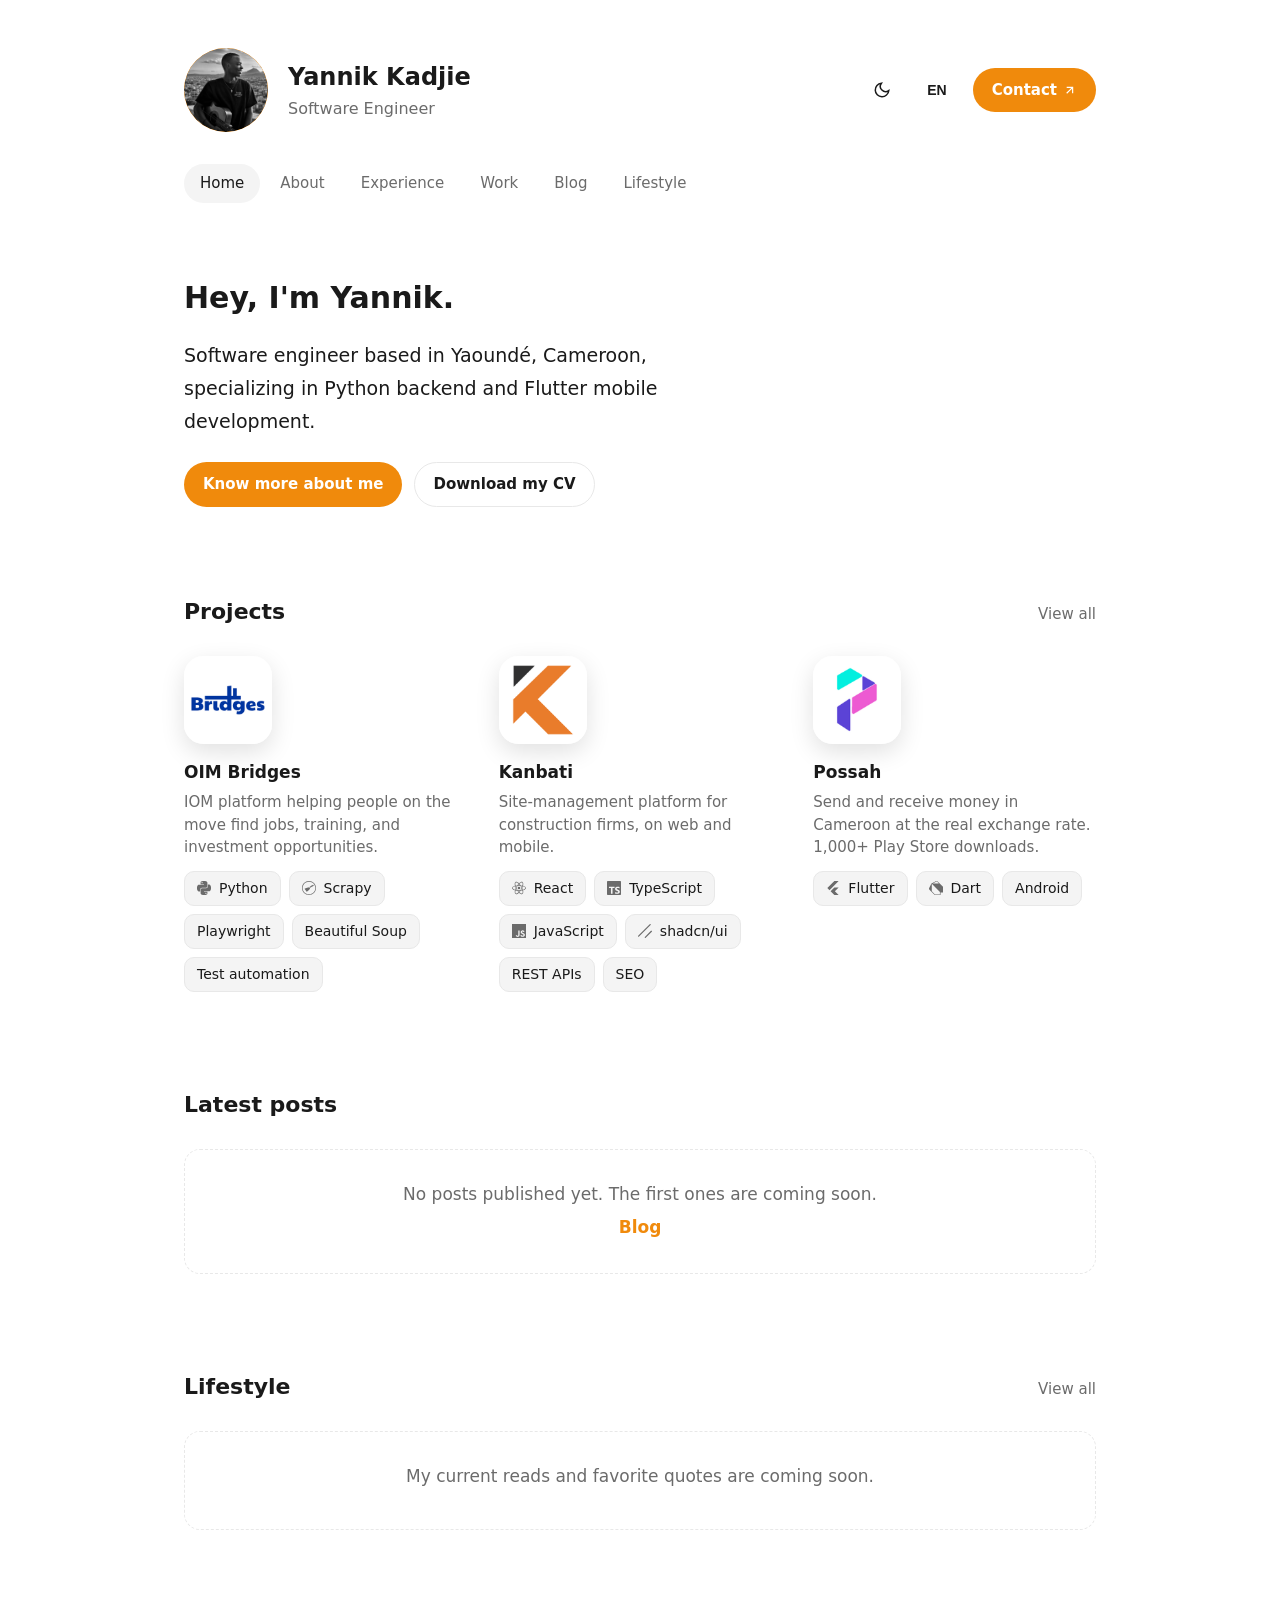
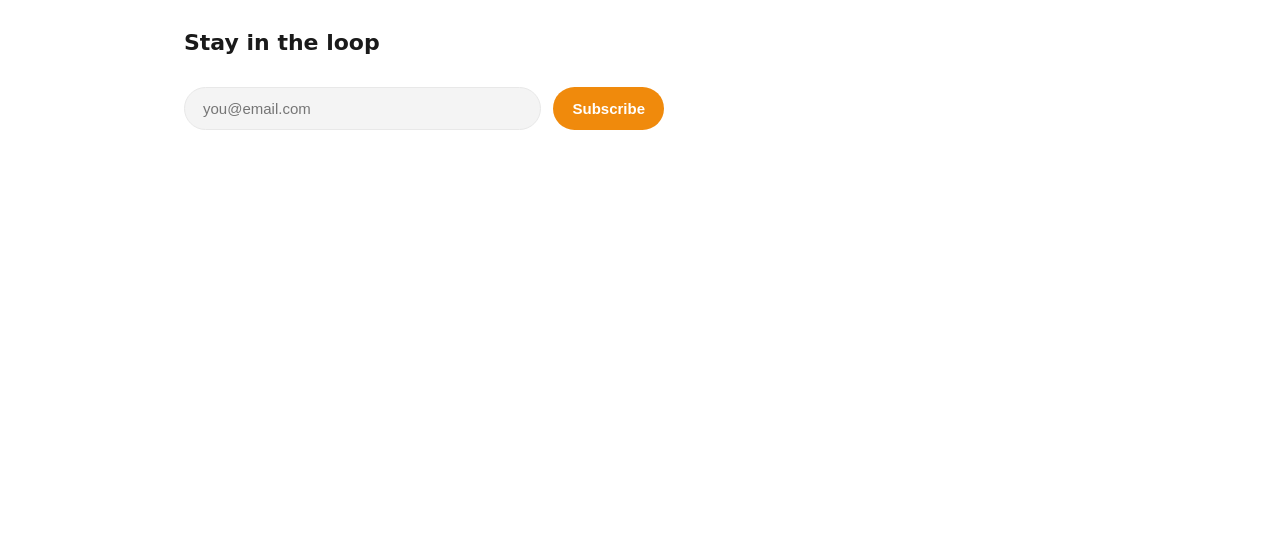
==== index.html @ 64c593cc "first commit" ====
<!doctype html>
<!-- SEO note: every absolute URL below points to the Vercel domain
     https://yannik-kadjie.vercel.app. If you attach a custom domain later,
     update it here (canonical, OG, JSON-LD) plus sitemap.xml and robots.txt. -->
<html lang="en">
<head>
<meta charset="utf-8">
<script>
  // Apply the saved theme before first paint to avoid a flash of the
  // wrong theme (OS dark preference vs. the user's explicit choice).
  try {
    var t = localStorage.getItem("theme");
    if (t) document.documentElement.setAttribute("data-theme", t);
  } catch (e) {}
</script>
<meta name="viewport" content="width=device-width, initial-scale=1">
<title>Yannik Kadjie - Software Engineer in Yaoundé</title>
<meta name="description" content="Yannik Kadjie is a software engineer in Yaoundé, Cameroon, specializing in Python backend APIs and Flutter mobile apps used by thousands of people.">
<link rel="canonical" href="https://yannik-kadjie.vercel.app/">
<link rel="alternate" type="application/rss+xml" title="Yannik Kadjie's RSS feed" href="rss.xml">
<meta name="theme-color" content="#f08a0c">

<link rel="icon" type="image/svg+xml" href="assets/favicon.svg">
<link rel="icon" type="image/x-icon" href="assets/favicon.ico">
<link rel="apple-touch-icon" sizes="180x180" href="assets/apple-touch-icon.png">

<meta property="og:type" content="website">
<meta property="og:site_name" content="Yannik Kadjie">
<meta property="og:locale" content="en_US">
<meta property="og:url" content="https://yannik-kadjie.vercel.app/">
<meta property="og:title" content="Yannik Kadjie - Software Engineer in Yaoundé">
<meta property="og:description" content="Software engineer specializing in Python backend and Flutter mobile development. 5 years building APIs, mobile apps, and automation pipelines.">
<meta property="og:image" content="https://yannik-kadjie.vercel.app/assets/og-image.jpg">
<meta property="og:image:width" content="1200">
<meta property="og:image:height" content="630">

<meta name="twitter:card" content="summary_large_image">
<meta name="twitter:title" content="Yannik Kadjie - Software Engineer in Yaoundé">
<meta name="twitter:description" content="Software engineer specializing in Python backend and Flutter mobile development. 5 years building APIs, mobile apps, and automation pipelines.">
<meta name="twitter:image" content="https://yannik-kadjie.vercel.app/assets/og-image.jpg">

<link rel="stylesheet" href="style.css">

<script type="application/ld+json">
{
  "@context": "https://schema.org",
  "@type": "Person",
  "name": "Yannik Kadjie",
  "jobTitle": "Software Engineer",
  "url": "https://yannik-kadjie.vercel.app/",
  "image": "https://yannik-kadjie.vercel.app/assets/avatar.jpg",
  "email": "mailto:yannik.kadjie@gmail.com",
  "address": { "@type": "PostalAddress", "addressLocality": "Yaoundé", "addressCountry": "CM" },
  "sameAs": [
    "https://linkedin.com/in/yannik-kadjie",
    "https://github.com/main-c",
    "https://x.com/yannikKadjie"
  ]
}
</script>
<script type="application/ld+json">
{
  "@context": "https://schema.org",
  "@type": "WebSite",
  "name": "Yannik Kadjie's Portfolio",
  "url": "https://yannik-kadjie.vercel.app/"
}
</script>
</head>
<body>
<!-- Icon sprite (kept in sync with assets/icons.svg), inlined per page
     because a <use> referencing an external file is blocked under file://. -->
<svg style="display:none">
  <symbol id="icon-email" viewBox="0 0 24 24" fill="none" stroke="currentColor" stroke-width="2">
    <rect x="2" y="4" width="20" height="16" rx="2"/><path d="m22 6-10 7L2 6"/>
  </symbol>
  <symbol id="icon-linkedin" viewBox="0 0 24 24" fill="currentColor">
    <path d="M20.45 20.45h-3.56v-5.57c0-1.33-.02-3.03-1.85-3.03-1.85 0-2.14 1.44-2.14 2.94v5.66H9.34V9h3.42v1.56h.05c.48-.9 1.64-1.85 3.38-1.85 3.6 0 4.27 2.37 4.27 5.46v6.28ZM5.34 7.43a2.07 2.07 0 1 1 0-4.13 2.07 2.07 0 0 1 0 4.13ZM7.12 20.45H3.56V9h3.56v11.45Z"/>
  </symbol>
  <symbol id="icon-github" viewBox="0 0 24 24" fill="currentColor">
    <path d="M12 2C6.48 2 2 6.58 2 12.25c0 4.53 2.87 8.37 6.84 9.73.5.1.68-.22.68-.5 0-.24-.01-1.04-.01-1.89-2.78.62-3.37-1.22-3.37-1.22-.45-1.17-1.11-1.48-1.11-1.48-.9-.63.07-.62.07-.62 1 .07 1.53 1.06 1.53 1.06.89 1.56 2.34 1.11 2.91.85.09-.66.35-1.11.63-1.37-2.22-.26-4.56-1.14-4.56-5.07 0-1.12.39-2.03 1.03-2.75-.1-.26-.45-1.31.1-2.72 0 0 .84-.28 2.75 1.05a9.3 9.3 0 0 1 5 0c1.91-1.33 2.75-1.05 2.75-1.05.55 1.41.2 2.46.1 2.72.64.72 1.03 1.63 1.03 2.75 0 3.94-2.34 4.81-4.57 5.06.36.32.68.95.68 1.92 0 1.39-.01 2.51-.01 2.85 0 .28.18.6.69.5A10.26 10.26 0 0 0 22 12.25C22 6.58 17.52 2 12 2Z"/>
  </symbol>
  <symbol id="icon-rss" viewBox="0 0 24 24" fill="none" stroke="currentColor" stroke-width="2">
    <path d="M4 11a9 9 0 0 1 9 9"/><path d="M4 4a16 16 0 0 1 16 16"/><circle cx="5" cy="19" r="1" fill="currentColor" stroke="none"/>
  </symbol>
  <symbol id="icon-x" viewBox="0 0 24 24" fill="currentColor">
    <path d="M18.244 2.25h3.308l-7.227 8.26 8.502 11.24H16.17l-5.214-6.817L4.99 21.75H1.68l7.73-8.835L1.254 2.25H8.08l4.713 6.231zm-1.161 17.52h1.833L7.084 4.126H5.117z"/>
  </symbol>
  <!-- Tech logos from Simple Icons (CC0) -->
  <symbol id="si-dart" viewBox="0 0 24 24" fill="currentColor"><path d="M4.105 4.105S9.158 1.58 11.684.316a3.079 3.079 0 0 1 1.481-.315c.766.047 1.677.788 1.677.788L24 9.948v9.789h-4.263V24H9.789l-9-9C.303 14.5 0 13.795 0 13.105c0-.319.18-.818.316-1.105l3.789-7.895zm.679.679v11.787c.002.543.021 1.024.498 1.508L10.204 23h8.533v-4.263L4.784 4.784zm12.055-.678c-.899-.896-1.809-1.78-2.74-2.643-.302-.267-.567-.468-1.07-.462-.37.014-.87.195-.87.195L6.341 4.105l10.498.001z"/></symbol>
  <symbol id="si-flutter" viewBox="0 0 24 24" fill="currentColor"><path d="M14.314 0L2.3 12 6 15.7 21.684.013h-7.357zm.014 11.072L7.857 17.53l6.47 6.47H21.7l-6.46-6.468 6.46-6.46h-7.37z"/></symbol>
  <!-- Tech logos from Simple Icons (CC0) -->
  <symbol id="si-python" viewBox="0 0 24 24" fill="currentColor"><path d="M14.25.18l.9.2.73.26.59.3.45.32.34.34.25.34.16.33.1.3.04.26.02.2-.01.13V8.5l-.05.63-.13.55-.21.46-.26.38-.3.31-.33.25-.35.19-.35.14-.33.1-.3.07-.26.04-.21.02H8.77l-.69.05-.59.14-.5.22-.41.27-.33.32-.27.35-.2.36-.15.37-.1.35-.07.32-.04.27-.02.21v3.06H3.17l-.21-.03-.28-.07-.32-.12-.35-.18-.36-.26-.36-.36-.35-.46-.32-.59-.28-.73-.21-.88-.14-1.05-.05-1.23.06-1.22.16-1.04.24-.87.32-.71.36-.57.4-.44.42-.33.42-.24.4-.16.36-.1.32-.05.24-.01h.16l.06.01h8.16v-.83H6.18l-.01-2.75-.02-.37.05-.34.11-.31.17-.28.25-.26.31-.23.38-.2.44-.18.51-.15.58-.12.64-.1.71-.06.77-.04.84-.02 1.27.05zm-6.3 1.98l-.23.33-.08.41.08.41.23.34.33.22.41.09.41-.09.33-.22.23-.34.08-.41-.08-.41-.23-.33-.33-.22-.41-.09-.41.09zm13.09 3.95l.28.06.32.12.35.18.36.27.36.35.35.47.32.59.28.73.21.88.14 1.04.05 1.23-.06 1.23-.16 1.04-.24.86-.32.71-.36.57-.4.45-.42.33-.42.24-.4.16-.36.09-.32.05-.24.02-.16-.01h-8.22v.82h5.84l.01 2.76.02.36-.05.34-.11.31-.17.29-.25.25-.31.24-.38.2-.44.17-.51.15-.58.13-.64.09-.71.07-.77.04-.84.01-1.27-.04-1.07-.14-.9-.2-.73-.25-.59-.3-.45-.33-.34-.34-.25-.34-.16-.33-.1-.3-.04-.25-.02-.2.01-.13v-5.34l.05-.64.13-.54.21-.46.26-.38.3-.32.33-.24.35-.2.35-.14.33-.1.3-.06.26-.04.21-.02.13-.01h5.84l.69-.05.59-.14.5-.21.41-.28.33-.32.27-.35.2-.36.15-.36.1-.35.07-.32.04-.28.02-.21V6.07h2.09l.14.01zm-6.47 14.25l-.23.33-.08.41.08.41.23.33.33.23.41.08.41-.08.33-.23.23-.33.08-.41-.08-.41-.23-.33-.33-.23-.41-.08-.41.08z"/></symbol>
  <symbol id="si-scrapy" viewBox="0 0 24 24" fill="currentColor"><path d="M12 0C5.373 0 0 5.373 0 12c0 6.628 5.373 12 12 12 6.628 0 12-5.372 12-12 0-6.627-5.372-12-12-12Zm0 1.113c6.003 0 10.887 4.884 10.887 10.887S18.003 22.887 12 22.887 1.113 18.003 1.113 12 5.997 1.113 12 1.113Zm7.03 5.201c-.536-.002-1.28.304-2.255 1.098-1.052.858-3.814 3.045-3.814 3.045l1.025 1.3c4.694-2.558 6.19-3.167 6.116-4.294-.042-.634-.384-1.146-1.073-1.149Zm-.507.752c.147 0 .266.106.266.239 0 .132-.119.238-.266.238-.146 0-.265-.106-.265-.238 0-.171.162-.239.265-.239zm-1.58 1.489c0 .131-.118.238-.265.238-.147 0-.264-.107-.264-.238 0-.128.11-.234.24-.24.13-.006.29.077.29.24zm-2.109 1.01c.147 0 .266.106.266.238s-.12.238-.266.238c-.146 0-.266-.106-.266-.238 0-.148.139-.239.266-.239zm-2.445.972c-1.502.225-5.807.992-8.01 2.672l3.574 5.387s4.706-2.932 5.863-6.244z"/></symbol>
  <!-- Tech logos from Simple Icons (CC0) -->
  <symbol id="si-javascript" viewBox="0 0 24 24" fill="currentColor"><path d="M0 0h24v24H0V0zm22.034 18.276c-.175-1.095-.888-2.015-3.003-2.873-.736-.345-1.554-.585-1.797-1.14-.091-.33-.105-.51-.046-.705.15-.646.915-.84 1.515-.66.39.12.75.42.976.9 1.034-.676 1.034-.676 1.755-1.125-.27-.42-.404-.601-.586-.78-.63-.705-1.469-1.065-2.834-1.034l-.705.089c-.676.165-1.32.525-1.71 1.005-1.14 1.291-.811 3.541.569 4.471 1.365 1.02 3.361 1.244 3.616 2.205.24 1.17-.87 1.545-1.966 1.41-.811-.18-1.26-.586-1.755-1.336l-1.83 1.051c.21.48.45.689.81 1.109 1.74 1.756 6.09 1.666 6.871-1.004.029-.09.24-.705.074-1.65l.046.067zm-8.983-7.245h-2.248c0 1.938-.009 3.864-.009 5.805 0 1.232.063 2.363-.138 2.711-.33.689-1.18.601-1.566.48-.396-.196-.597-.466-.83-.855-.063-.105-.11-.196-.127-.196l-1.825 1.125c.305.63.75 1.172 1.324 1.517.855.51 2.004.675 3.207.405.783-.226 1.458-.691 1.811-1.411.51-.93.402-2.07.397-3.346.012-2.054 0-4.109 0-6.179l.004-.056z"/></symbol>
  <symbol id="si-react" viewBox="0 0 24 24" fill="currentColor"><path d="M14.23 12.004a2.236 2.236 0 0 1-2.235 2.236 2.236 2.236 0 0 1-2.236-2.236 2.236 2.236 0 0 1 2.235-2.236 2.236 2.236 0 0 1 2.236 2.236zm2.648-10.69c-1.346 0-3.107.96-4.888 2.622-1.78-1.653-3.542-2.602-4.887-2.602-.41 0-.783.093-1.106.278-1.375.793-1.683 3.264-.973 6.365C1.98 8.917 0 10.42 0 12.004c0 1.59 1.99 3.097 5.043 4.03-.704 3.113-.39 5.588.988 6.38.32.187.69.275 1.102.275 1.345 0 3.107-.96 4.888-2.624 1.78 1.654 3.542 2.603 4.887 2.603.41 0 .783-.09 1.106-.275 1.374-.792 1.683-3.263.973-6.365C22.02 15.096 24 13.59 24 12.004c0-1.59-1.99-3.097-5.043-4.032.704-3.11.39-5.587-.988-6.38-.318-.184-.688-.277-1.092-.278zm-.005 1.09v.006c.225 0 .406.044.558.127.666.382.955 1.835.73 3.704-.054.46-.142.945-.25 1.44-.96-.236-2.006-.417-3.107-.534-.66-.905-1.345-1.727-2.035-2.447 1.592-1.48 3.087-2.292 4.105-2.295zm-9.77.02c1.012 0 2.514.808 4.11 2.28-.686.72-1.37 1.537-2.02 2.442-1.107.117-2.154.298-3.113.538-.112-.49-.195-.964-.254-1.42-.23-1.868.054-3.32.714-3.707.19-.09.4-.127.563-.132zm4.882 3.05c.455.468.91.992 1.36 1.564-.44-.02-.89-.034-1.345-.034-.46 0-.915.01-1.36.034.44-.572.895-1.096 1.345-1.565zM12 8.1c.74 0 1.477.034 2.202.093.406.582.802 1.203 1.183 1.86.372.64.71 1.29 1.018 1.946-.308.655-.646 1.31-1.013 1.95-.38.66-.773 1.288-1.18 1.87-.728.063-1.466.098-2.21.098-.74 0-1.477-.035-2.202-.093-.406-.582-.802-1.204-1.183-1.86-.372-.64-.71-1.29-1.018-1.946.303-.657.646-1.313 1.013-1.954.38-.66.773-1.286 1.18-1.868.728-.064 1.466-.098 2.21-.098zm-3.635.254c-.24.377-.48.763-.704 1.16-.225.39-.435.782-.635 1.174-.265-.656-.49-1.31-.676-1.947.64-.15 1.315-.283 2.015-.386zm7.26 0c.695.103 1.365.23 2.006.387-.18.632-.405 1.282-.66 1.933-.2-.39-.41-.783-.64-1.174-.225-.392-.465-.774-.705-1.146zm3.063.675c.484.15.944.317 1.375.498 1.732.74 2.852 1.708 2.852 2.476-.005.768-1.125 1.74-2.857 2.475-.42.18-.88.342-1.355.493-.28-.958-.646-1.956-1.1-2.98.45-1.017.81-2.01 1.085-2.964zm-13.395.004c.278.96.645 1.957 1.1 2.98-.45 1.017-.812 2.01-1.086 2.964-.484-.15-.944-.318-1.37-.5-1.732-.737-2.852-1.706-2.852-2.474 0-.768 1.12-1.742 2.852-2.476.42-.18.88-.342 1.356-.494zm11.678 4.28c.265.657.49 1.312.676 1.948-.64.157-1.316.29-2.016.39.24-.375.48-.762.705-1.158.225-.39.435-.788.636-1.18zm-9.945.02c.2.392.41.783.64 1.175.23.39.465.772.705 1.143-.695-.102-1.365-.23-2.006-.386.18-.63.406-1.282.66-1.933zM17.92 16.32c.112.493.2.968.254 1.423.23 1.868-.054 3.32-.714 3.708-.147.09-.338.128-.563.128-1.012 0-2.514-.807-4.11-2.28.686-.72 1.37-1.536 2.02-2.44 1.107-.118 2.154-.3 3.113-.54zm-11.83.01c.96.234 2.006.415 3.107.532.66.905 1.345 1.727 2.035 2.446-1.595 1.483-3.092 2.295-4.11 2.295-.22-.005-.406-.05-.553-.132-.666-.38-.955-1.834-.73-3.703.054-.46.142-.944.25-1.438zm4.56.64c.44.02.89.034 1.345.034.46 0 .915-.01 1.36-.034-.44.572-.895 1.095-1.345 1.565-.455-.47-.91-.993-1.36-1.565z"/></symbol>
  <symbol id="si-shadcnui" viewBox="0 0 24 24" fill="currentColor"><path d="M22.219 11.784 11.784 22.219c-.407.407-.407 1.068 0 1.476.407.407 1.068.407 1.476 0L23.695 13.26c.407-.408.407-1.069 0-1.476-.408-.407-1.069-.407-1.476 0ZM20.132.305.305 20.132c-.407.407-.407 1.068 0 1.476.408.407 1.069.407 1.476 0L21.608 1.781c.407-.407.407-1.068 0-1.476-.408-.407-1.069-.407-1.476 0Z"/></symbol>
  <symbol id="si-typescript" viewBox="0 0 24 24" fill="currentColor"><path d="M1.125 0C.502 0 0 .502 0 1.125v21.75C0 23.498.502 24 1.125 24h21.75c.623 0 1.125-.502 1.125-1.125V1.125C24 .502 23.498 0 22.875 0zm17.363 9.75c.612 0 1.154.037 1.627.111a6.38 6.38 0 0 1 1.306.34v2.458a3.95 3.95 0 0 0-.643-.361 5.093 5.093 0 0 0-.717-.26 5.453 5.453 0 0 0-1.426-.2c-.3 0-.573.028-.819.086a2.1 2.1 0 0 0-.623.242c-.17.104-.3.229-.393.374a.888.888 0 0 0-.14.49c0 .196.053.373.156.529.104.156.252.304.443.444s.423.276.696.41c.273.135.582.274.926.416.47.197.892.407 1.266.628.374.222.695.473.963.753.268.279.472.598.614.957.142.359.214.776.214 1.253 0 .657-.125 1.21-.373 1.656a3.033 3.033 0 0 1-1.012 1.085 4.38 4.38 0 0 1-1.487.596c-.566.12-1.163.18-1.79.18a9.916 9.916 0 0 1-1.84-.164 5.544 5.544 0 0 1-1.512-.493v-2.63a5.033 5.033 0 0 0 3.237 1.2c.333 0 .624-.03.872-.09.249-.06.456-.144.623-.25.166-.108.29-.234.373-.38a1.023 1.023 0 0 0-.074-1.089 2.12 2.12 0 0 0-.537-.5 5.597 5.597 0 0 0-.807-.444 27.72 27.72 0 0 0-1.007-.436c-.918-.383-1.602-.852-2.053-1.405-.45-.553-.676-1.222-.676-2.005 0-.614.123-1.141.369-1.582.246-.441.58-.804 1.004-1.089a4.494 4.494 0 0 1 1.47-.629 7.536 7.536 0 0 1 1.77-.201zm-15.113.188h9.563v2.166H9.506v9.646H6.789v-9.646H3.375z"/></symbol>
  <!-- Tech logos from Simple Icons (CC0) -->
  <symbol id="si-firebase" viewBox="0 0 24 24" fill="currentColor"><path d="M19.455 8.369c-.538-.748-1.778-2.285-3.681-4.569-.826-.991-1.535-1.832-1.884-2.245a146 146 0 0 0-.488-.576l-.207-.245-.113-.133-.022-.032-.01-.005L12.57 0l-.609.488c-1.555 1.246-2.828 2.851-3.681 4.64-.523 1.064-.864 2.105-1.043 3.176-.047.241-.088.489-.121.738-.209-.017-.421-.028-.632-.033-.018-.001-.035-.002-.059-.003a7.46 7.46 0 0 0-2.28.274l-.317.089-.163.286c-.765 1.342-1.198 2.869-1.252 4.416-.07 2.01.477 3.954 1.583 5.625 1.082 1.633 2.61 2.882 4.42 3.611l.236.095.071.025.003-.001a9.59 9.59 0 0 0 2.941.568q.171.006.342.006c1.273 0 2.513-.249 3.69-.742l.008.004.313-.145a9.63 9.63 0 0 0 3.927-3.335c1.01-1.49 1.577-3.234 1.641-5.042.075-2.161-.643-4.304-2.133-6.371m-7.083 6.695c.328 1.244.264 2.44-.191 3.558-1.135-1.12-1.967-2.352-2.475-3.665-.543-1.404-.87-2.74-.974-3.975.48.157.922.366 1.315.622 1.132.737 1.914 1.902 2.325 3.461zm.207 6.022c.482.368.99.712 1.513 1.028-.771.21-1.565.302-2.369.273a8 8 0 0 1-.373-.022c.458-.394.869-.823 1.228-1.279zm1.347-6.431c-.516-1.957-1.527-3.437-3.002-4.398-.647-.421-1.385-.741-2.194-.95.011-.134.026-.268.043-.4.014-.113.03-.216.046-.313.133-.689.332-1.37.589-2.025.099-.25.206-.499.321-.74l.004-.008c.177-.358.376-.719.61-1.105l.092-.152-.003-.001c.544-.851 1.197-1.627 1.942-2.311l.288.341c.672.796 1.304 1.548 1.878 2.237 1.291 1.549 2.966 3.583 3.612 4.48 1.277 1.771 1.893 3.579 1.83 5.375-.049 1.395-.461 2.755-1.195 3.933-.694 1.116-1.661 2.05-2.8 2.708-.636-.318-1.559-.839-2.539-1.599.79-1.575.952-3.28.479-5.072zm-2.575 5.397c-.725.939-1.587 1.55-2.09 1.856-.081-.029-.163-.06-.243-.093l-.065-.026c-1.49-.616-2.747-1.656-3.635-3.01-.907-1.384-1.356-2.993-1.298-4.653.041-1.19.338-2.327.882-3.379.316-.07.638-.114.96-.131l.084-.002c.162-.003.324-.003.478 0 .227.011.454.035.677.07.073 1.513.445 3.145 1.105 4.852.637 1.644 1.694 3.162 3.144 4.515z"/></symbol>
</svg>


<header class="site-header">
  <div class="wrap header-top">
    <button type="button" id="avatar-btn" class="avatar" aria-label="View photo">
      <img id="avatar-img" src="assets/avatar.jpg" alt="Yannik Kadjie" fetchpriority="high" width="800" height="800">
    </button>
    <div class="titles">
      <h1>Yannik Kadjie</h1>
      <p class="subtitle">Software Engineer</p>
    </div>
    <div class="header-actions">
      <button id="theme-toggle" class="icon-btn" aria-label="Toggle dark mode" title="Toggle dark mode">
        <svg class="icon-moon" viewBox="0 0 24 24" width="18" height="18" fill="none" stroke="currentColor" stroke-width="2"><path d="M21 12.79A9 9 0 1 1 11.21 3 7 7 0 0 0 21 12.79Z"/></svg>
        <svg class="icon-sun" viewBox="0 0 24 24" width="18" height="18" fill="none" stroke="currentColor" stroke-width="2"><circle cx="12" cy="12" r="4"/><path d="M12 2v2M12 20v2M4.93 4.93l1.41 1.41M17.66 17.66l1.41 1.41M2 12h2M20 12h2M6.34 17.66l-1.41 1.41M19.07 4.93l-1.41 1.41"/></svg>
      </button>
      <button type="button" class="lang-btn" title="French version coming soon" aria-disabled="true">EN</button>
      <a class="btn btn-primary desktop-only" href="mailto:yannik.kadjie@gmail.com">Contact<span class="btn-icon"><svg viewBox="0 0 32 32" width="14" height="14" fill="currentColor"><path d="M7.483 22.524 9.37 24.41l11.314-11.313v10.37h2.677V8.533H8.426v2.677h10.37L7.483 22.524Z"/></svg></span></a>
      <button id="menu-toggle" class="menu-toggle mobile-only" aria-label="Open menu" aria-expanded="false" aria-controls="nav-overlay">
        <span class="burger-line"></span>
        <span class="burger-line"></span>
        <span class="burger-line"></span>
      </button>
    </div>
  </div>

  <nav class="wrap main-nav desktop-only">
    <a href="index.html" class="active">Home</a>
    <a href="apropos.html">About</a>
    <a href="experience.html">Experience</a>
    <a href="projets.html">Work</a>
    <a href="blog.html">Blog</a>
    <a href="lifestyle.html">Lifestyle</a>
  </nav>
</header>

<div class="nav-overlay" id="nav-overlay">
  <nav class="overlay-nav">
    <a href="index.html" class="active">Home</a>
    <a href="apropos.html">About</a>
    <a href="experience.html">Experience</a>
    <a href="projets.html">Work</a>
    <a href="blog.html">Blog</a>
    <a href="lifestyle.html">Lifestyle</a>
  </nav>
  <div class="overlay-lang" title="French version coming soon" aria-disabled="true">EN</div>
  <a class="btn btn-primary overlay-contact" href="mailto:yannik.kadjie@gmail.com">Contact<span class="btn-icon"><svg viewBox="0 0 32 32" width="14" height="14" fill="currentColor"><path d="M7.483 22.524 9.37 24.41l11.314-11.313v10.37h2.677V8.533H8.426v2.677h10.37L7.483 22.524Z"/></svg></span></a>
</div>

<div class="lightbox" id="lightbox">
  <button type="button" class="lightbox-close" id="lightbox-close" aria-label="Close photo">
    <svg viewBox="0 0 24 24" width="22" height="22" fill="none" stroke="currentColor" stroke-width="2"><path d="M6 6l12 12M18 6 6 18"/></svg>
  </button>
</div>

<main>

  <section class="wrap hero">
    <h2>Hey, I'm Yannik.</h2>
    <p class="lede">Software engineer based in Yaoundé, Cameroon, specializing in Python backend and Flutter mobile development.</p>
    <div class="hero-actions">
      <a class="btn btn-primary" href="apropos.html">Know more about me</a>
      <a class="btn btn-outline" href="assets/cv.pdf" download>Download my CV</a>
    </div>
  </section>

  <section class="wrap section">
    <div class="section-head">
      <h3>Projects</h3>
      <a class="view-all" href="projets.html">View all </a>
    </div>
    <div class="work-grid">
      <a class="work-card" href="projet-oim-bridges.html">
        <div class="work-visual"><span class="work-logo" aria-hidden="true">OB<img src="assets/projects/oim-bridges.png" alt="" onerror="this.remove()"></span></div>
        <h4>OIM Bridges</h4>
        <p>IOM platform helping people on the move find jobs, training, and investment opportunities.</p>
        <ul class="chips chips-sm">
          <li style="--brand:#3776ab"><svg width="16" height="16" aria-hidden="true"><use href="#si-python"></use></svg>Python</li>
          <li style="--brand:#60a839"><svg width="16" height="16" aria-hidden="true"><use href="#si-scrapy"></use></svg>Scrapy</li>
          <li>Playwright</li>
          <li>Beautiful Soup</li>
          <li>Test automation</li>
        </ul>
      </a>
      <a class="work-card" href="projet-kanbati.html">
        <div class="work-visual"><span class="work-logo" aria-hidden="true">KA<img src="assets/projects/kanbati.png" alt="" onerror="this.remove()"></span></div>
        <h4>Kanbati</h4>
        <p>Site-management platform for construction firms, on web and mobile.</p>
        <ul class="chips chips-sm">
          <li style="--brand:#2ecefa"><svg width="16" height="16" aria-hidden="true"><use href="#si-react"></use></svg>React</li>
          <li style="--brand:#3178c6"><svg width="16" height="16" aria-hidden="true"><use href="#si-typescript"></use></svg>TypeScript</li>
          <li style="--brand:#f7df1e"><svg width="16" height="16" aria-hidden="true"><use href="#si-javascript"></use></svg>JavaScript</li>
          <li style="--brand:var(--text)"><svg width="16" height="16" aria-hidden="true"><use href="#si-shadcnui"></use></svg>shadcn/ui</li>
          <li>REST APIs</li>
          <li>SEO</li>
        </ul>
      </a>
      <a class="work-card" href="projet-possah.html">
        <div class="work-visual"><span class="work-logo" aria-hidden="true">PO<img src="assets/projects/possah.png" alt="" onerror="this.remove()"></span></div>
        <h4>Possah</h4>
        <p>Send and receive money in Cameroon at the real exchange rate. 1,000+ Play Store downloads.</p>
        <ul class="chips chips-sm">
          <li style="--brand:#0375d3"><svg width="16" height="16" aria-hidden="true"><use href="#si-flutter"></use></svg>Flutter</li>
          <li style="--brand:#0181d5"><svg width="16" height="16" aria-hidden="true"><use href="#si-dart"></use></svg>Dart</li>
          <li>Android</li>
        </ul>
      </a>
    </div>
  </section>

  <section class="wrap section">
    <div class="section-head">
      <h3>Latest posts</h3>
    </div>
    <div class="empty-state">
      <p>No posts published yet. The first ones are coming soon.</p>
      <a href="blog.html">Blog</a>
    </div>
  </section>

  <section class="wrap section">
    <div class="section-head">
      <h3>Lifestyle</h3>
      <a class="view-all" href="lifestyle.html">View all </a>
    </div>
    <div class="empty-state">
      <p>My current reads and favorite quotes are coming soon.</p>
    </div>
  </section>

  <section class="wrap section newsletter">
    <div class="section-head">
      <h3>Stay in the loop</h3>
    </div>
    <form id="newsletter-form" class="newsletter-form">
      <input type="email" name="email" placeholder="you@email.com" required aria-label="Email address">
      <button type="submit" class="btn btn-primary">Subscribe</button>
    </form>
    <p id="newsletter-note" class="newsletter-note" hidden>Thanks! The subscription form is being wired up. Check back soon.</p>
  </section>

</main>

<footer class="site-footer">
  <div class="wrap footer-inner">
    <div class="footer-col">
      <h4>Pages</h4>
      <a href="index.html">Home</a>
      <a href="apropos.html">About</a>
      <a href="experience.html">Experience</a>
      <a href="projets.html">Work</a>
      <a href="blog.html">Blog</a>
      <a href="lifestyle.html">Lifestyle</a>
    </div>
  </div>
  <div class="wrap footer-bottom">
    <p>© <span id="year"></span> Yannik Kadjie.</p>
    <div class="social-links" id="footer-social">
      <a href="mailto:yannik.kadjie@gmail.com" aria-label="Email" title="Email">
        <svg width="20" height="20"><use href="#icon-email"></use></svg>
      </a>
      <a href="https://linkedin.com/in/yannik-kadjie" target="_blank" rel="noopener" aria-label="LinkedIn" title="LinkedIn">
        <svg width="20" height="20"><use href="#icon-linkedin"></use></svg>
      </a>
      <a href="https://github.com/main-c" target="_blank" rel="noopener" aria-label="GitHub" title="GitHub">
        <svg width="20" height="20"><use href="#icon-github"></use></svg>
      </a>
      <a href="https://x.com/yannikKadjie" target="_blank" rel="noopener" aria-label="X (Twitter)" title="X (Twitter)">
        <svg width="20" height="20"><use href="#icon-x"></use></svg>
      </a>
      <a href="rss.xml" aria-label="RSS feed" title="RSS feed">
        <svg width="20" height="20"><use href="#icon-rss"></use></svg>
      </a>
    </div>
  </div>
</footer>

<script src="script.js" defer></script>
</body>
</html>
---- style.css ----
:root {
  --bg: #ffffff;
  --text: #1a1a1a;
  --muted: #6b6b6b;
  --border: #e8e8e8;
  --surface: #f4f4f4;
  --accent: #f08a0c;
  --accent-text: #ffffff;
  --overlay-bg: rgba(255, 255, 255, 0.9);
}

@media (prefers-color-scheme: dark) {
  :root:not([data-theme="light"]) {
    --bg: #14141a;
    --text: #f0f0f0;
    --muted: #a0a0a8;
    --border: #2a2a32;
    --surface: #1e1e26;
    --overlay-bg: rgba(20, 20, 26, 0.92);
  }
}

:root[data-theme="dark"] {
  --bg: #14141a;
  --text: #f0f0f0;
  --muted: #a0a0a8;
  --border: #2a2a32;
  --surface: #1e1e26;
  --overlay-bg: rgba(20, 20, 26, 0.92);
}

* { box-sizing: border-box; -webkit-tap-highlight-color: transparent; }

body {
  margin: 0;
  background: var(--bg);
  color: var(--text);
  font-family: system-ui, -apple-system, "Segoe UI", Roboto, sans-serif;
  font-size: 17px;
  line-height: 1.5;
}

.wrap {
  max-width: 960px;
  margin: 0 auto;
  padding: 0 24px;
}

a { color: inherit; }

/* Header */
.site-header { padding-top: 48px; }

.header-top {
  display: flex;
  align-items: center;
  gap: 20px;
}

.avatar {
  position: relative;
  overflow: hidden;
  width: 84px;
  height: 84px;
  border-radius: 50%;
  background: var(--accent);
  color: var(--accent-text);
  display: flex;
  align-items: center;
  justify-content: center;
  font-weight: 600;
  font-size: 24px;
  flex-shrink: 0;
  border: none;
  padding: 0;
  cursor: pointer;
}
.avatar img {
  position: absolute;
  inset: 0;
  width: 100%;
  height: 100%;
  object-fit: cover;
  border-radius: 50%;
  cursor: zoom-in;
}

.titles { flex: 1; }
.titles h1 { margin: 0; font-size: 24px; }
.subtitle { margin: 2px 0 0; color: var(--muted); font-size: 16px; }

.header-actions { display: flex; align-items: center; gap: 12px; }

.icon-btn {
  width: 38px;
  height: 38px;
  border-radius: 50%;
  border: none;
  background: transparent;
  color: var(--text);
  display: flex;
  align-items: center;
  justify-content: center;
  cursor: pointer;
}

/* Theme toggle: show the moon in light mode (click to go dark), the sun in
   dark mode (click to go light). Mirrors the same rules used for the color
   variables, so it always matches what's actually on screen. */
.icon-sun { display: none; }
@media (prefers-color-scheme: dark) {
  :root:not([data-theme="light"]) .icon-moon { display: none; }
  :root:not([data-theme="light"]) .icon-sun { display: block; }
}
:root[data-theme="dark"] .icon-moon { display: none; }
:root[data-theme="dark"] .icon-sun { display: block; }
@media (hover: hover) {
  .icon-btn:hover { background: var(--surface); }
}

.btn {
  display: inline-flex;
  align-items: center;
  gap: 6px;
  padding: 10px 18px;
  border-radius: 999px;
  text-decoration: none;
  font-weight: 600;
  font-size: 15px;
  border: 1px solid transparent;
  cursor: pointer;
}
.btn-primary { background: var(--accent); color: var(--accent-text); }
.btn-icon { display: inline-flex; align-items: center; }
.btn-outline { border-color: var(--border); color: var(--text); }
@media (hover: hover) {
  .btn-primary:hover { opacity: 0.9; }
  .btn-outline:hover { background: var(--surface); }
}

.main-nav {
  display: flex;
  gap: 4px;
  margin-top: 32px;
  padding-bottom: 16px;
  flex-wrap: wrap;
}
.main-nav a {
  padding: 8px 16px;
  border-radius: 999px;
  text-decoration: none;
  color: var(--muted);
  font-size: 15px;
  font-weight: 500;
}
.main-nav a:hover { color: var(--text); }
.main-nav a.active { background: var(--surface); color: var(--text); }

/* Hero */
.hero { padding: 56px 24px 40px; }
.hero h2 { font-size: 30px; margin: 0 0 16px; }
.hero .lede { font-size: 19px; color: var(--text); max-width: 560px; }
.hero p { max-width: 560px; color: var(--text); font-size: 18px; line-height: 1.75; }
.hero-actions { display: flex; gap: 12px; margin-top: 24px; }

/* Sections */
.section { padding: 48px 24px; }
.section-head {
  display: flex;
  align-items: baseline;
  justify-content: space-between;
  margin-bottom: 28px;
}
.section-head h3 { margin: 0; font-size: 22px; }

/* Skills */
.skill-group { margin-bottom: 28px; }
.skill-group:last-child { margin-bottom: 0; }
.skill-group h4 {
  margin: 0 0 12px;
  font-size: 13px;
  font-weight: 600;
  letter-spacing: 0.08em;
  text-transform: uppercase;
  color: var(--muted);
}

/* Work grid */
.work-grid {
  display: grid;
  grid-template-columns: repeat(3, 1fr);
  gap: 48px 32px;
}
.work-card { display: block; text-decoration: none; color: inherit; }
.work-grid-2 { grid-template-columns: repeat(2, 1fr); }
.work-visual { display: flex; margin-bottom: 16px; }
.work-logo {
  position: relative;
  overflow: hidden;
  width: 88px;
  aspect-ratio: 1 / 1;
  border-radius: 22%;
  background: var(--bg);
  display: flex;
  align-items: center;
  justify-content: center;
  color: var(--muted);
  font-weight: 700;
  font-size: 28px;
  box-shadow: 0 8px 24px rgba(0, 0, 0, 0.12);
  transition: transform .3s;
}
.work-logo img { position: absolute; inset: 0; width: 100%; height: 100%; object-fit: cover; }
.work-card h4 { margin: 0 0 6px; font-size: 17px; transition: color .2s; }
.work-card .chips { margin-top: 12px; }
.chips-sm li { padding: 4px 10px; font-size: 13px; }
.chips-sm svg { width: 14px; height: 14px; }
@media (hover: hover) {
  .work-card:hover .work-logo { transform: scale(1.05); }
  .work-card:hover h4 { color: var(--accent); }
}

/* Project detail */
.breadcrumb { margin-bottom: 24px; }
.breadcrumb ol {
  display: flex;
  flex-wrap: wrap;
  gap: 6px;
  margin: 0;
  padding: 0;
  list-style: none;
  font-size: 15px;
  color: var(--muted);
}
.breadcrumb li + li::before { content: "/"; margin-right: 6px; opacity: 0.6; }
.breadcrumb a { color: var(--muted); text-decoration: none; }
.breadcrumb a:hover { color: var(--accent); }
.breadcrumb li[aria-current="page"] { color: var(--text); }
.project-head { display: flex; align-items: center; gap: 24px; margin-bottom: 32px; }
.project-head h2 { margin: 0 !important; }
.project-head .lede { margin: 6px 0 0; color: var(--muted); }
.project-head .hero-actions { margin-top: 16px; flex-wrap: wrap; }
.project-logo { width: 96px; flex-shrink: 0; font-size: 30px; border: 1px solid var(--border); }
.project-facts {
  display: flex;
  flex-wrap: wrap;
  column-gap: 32px;
  row-gap: 8px;
  margin: 0;
  padding: 20px 0;
  border-top: 1px solid var(--border);
  border-bottom: 1px solid var(--border);
}
.project-facts div { display: flex; gap: 6px; align-items: baseline; }
.project-facts dt { font-size: 15px; font-weight: 600; color: var(--muted); }
.project-facts dt::after { content: ":"; }
.project-facts dd { margin: 0; font-weight: 500; color: var(--text); }
.project-body { padding-top: 0; }
.project-block { max-width: 680px; margin-bottom: 36px; }
.project-block:last-child { margin-bottom: 0; }
.project-block h3 {
  margin: 0 0 12px;
  font-size: 13px;
  font-weight: 600;
  letter-spacing: 0.08em;
  text-transform: uppercase;
  color: var(--accent);
}
.project-block p, .project-block ul { margin: 0; font-size: 17px; line-height: 1.75; }
.project-block ul:not(.chips) { padding-left: 20px; }
.project-block h4 { margin: 20px 0 8px; font-size: 17px; }
.project-block h3 + h4 { margin-top: 0; }
.work-card p { margin: 0; color: var(--muted); font-size: 15px; }

/* List (experience) */
.list { list-style: none; margin: 0; padding: 0; }
.list li { border-bottom: 1px solid var(--border); }
.list li:last-child { border-bottom: none; }
.list-main {
  display: flex;
  align-items: center;
  gap: 16px;
  padding: 16px 0;
}
.list-title { font-size: 16px; font-weight: 500; white-space: nowrap; }
.list-rule { flex: 1; }
.list-date { color: var(--muted); font-size: 15px; white-space: nowrap; }

/* Career / experience */
.exp-item { display: flex; align-items: center; gap: 16px; padding: 16px 0; text-decoration: none; }
.exp-logo {
  position: relative;
  overflow: hidden;
  flex-shrink: 0;
  width: 48px;
  height: 48px;
  border-radius: 12px;
  border: 1px solid var(--border);
  background: var(--surface);
  color: var(--muted);
  display: flex;
  align-items: center;
  justify-content: center;
  font-weight: 600;
  font-size: 15px;
}
.exp-logo img { position: absolute; inset: 0; width: 100%; height: 100%; object-fit: contain; background: #fff; }
.exp-body { flex: 1; min-width: 0; display: flex; flex-direction: column; gap: 2px; }
.exp-title { font-size: 16px; font-weight: 500; }
.exp-meta { color: var(--muted); font-size: 14px; }
.exp-line { color: var(--muted); font-size: 15px; }
@media (hover: hover) {
  .exp-item:hover .exp-title { color: var(--accent); }
}

.exp-detail { scroll-margin-top: 24px; }
.hero + .exp-detail { padding-top: 0; }
.exp-head { display: flex; align-items: center; gap: 16px; }
.exp-head h3 { margin: 0; font-size: 20px; }
.exp-detail > .exp-line { margin: 20px 0 12px; font-size: 17px; color: var(--text); }
.exp-points { margin: 0 0 20px; padding-left: 20px; max-width: 680px; line-height: 1.7; }
.exp-points li { margin-bottom: 6px; }
.chips { list-style: none; margin: 0; padding: 0; display: flex; flex-wrap: wrap; gap: 8px; }
.chips li {
  display: inline-flex;
  align-items: center;
  gap: 8px;
  padding: 6px 12px;
  border: 1px solid var(--border);
  border-radius: 10px;
  background: var(--surface);
  font-size: 14px;
  transition: border-color .2s;
}
.chips svg { flex-shrink: 0; color: var(--muted); transition: color .2s; }
@media (hover: hover) {
  .chips li:hover { border-color: var(--brand, var(--border)); }
  .chips li:hover svg { color: var(--brand); }
}

/* Footer */
main {
  position: relative;
  z-index: 1;
  background: var(--bg);
  border-radius: 0 0 32px 32px;
}

.site-footer {
  position: relative;
  z-index: 0;
  margin-top: -32px;
  padding: 64px 0 32px;
  padding-top: calc(64px + 32px);
  background: linear-gradient(rgba(10, 15, 25, 0.55), rgba(10, 15, 25, 0.75)),
              url("assets/PXL_20230628_154557313.jpg") center / cover no-repeat;
  background-attachment: fixed;
  color: #fff;
}
.footer-inner {
  display: flex;
  justify-content: space-between;
  flex-wrap: wrap;
  gap: 40px;
}
.footer-col { display: flex; flex-direction: column; gap: 8px; }
.footer-col h4 { margin: 0 0 4px; font-size: 14px; font-weight: 500; color: rgba(255,255,255,0.6); text-transform: none; }
.footer-col a, .footer-col p { color: #fff; text-decoration: none; font-size: 16px; margin: 0; }
.footer-col a:hover { text-decoration: underline; }
.footer-bottom {
  margin-top: 48px;
  display: flex;
  align-items: center;
  justify-content: space-between;
  flex-wrap: wrap;
  gap: 16px;
}
.footer-bottom p { margin: 0; color: rgba(255,255,255,0.6); font-size: 14px; }
.social-links { display: flex; gap: 16px; }
.social-links a { color: #fff; opacity: 0.75; display: flex; }
.social-links a:hover { opacity: 1; }

/* Mobile nav overlay */
.mobile-only { display: none; }

.menu-toggle {
  /* display is controlled by .mobile-only alone (none by default, flex
     under 700px). Don't redeclare it here, or it wins the cascade and
     the button shows up on desktop too. */
  width: 38px;
  height: 38px;
  border: none;
  background: transparent;
  color: var(--text);
  border-radius: 50%;
  flex-direction: column;
  align-items: center;
  justify-content: center;
  gap: 5px;
  cursor: pointer;
}
@media (hover: hover) {
  .menu-toggle:hover { background: var(--surface); }
}
.burger-line {
  width: 18px;
  height: 2px;
  border-radius: 2px;
  background: currentColor;
  transition: transform 0.25s ease, opacity 0.2s ease;
}
.menu-toggle[aria-expanded="true"] .burger-line:nth-child(1) { transform: translateY(7px) rotate(45deg); }
.menu-toggle[aria-expanded="true"] .burger-line:nth-child(2) { opacity: 0; }
.menu-toggle[aria-expanded="true"] .burger-line:nth-child(3) { transform: translateY(-7px) rotate(-45deg); }

/* The overlay must never be able to render above 700px, no matter what
   JS state it's left in (e.g. menu opened, then window widened). */
@media (min-width: 701px) {
  .nav-overlay { display: none !important; }
}

.nav-overlay {
  position: fixed;
  inset: 0;
  z-index: 200;
  display: flex;
  flex-direction: column;
  justify-content: center;
  gap: 40px;
  padding: 24px 24px calc(32px + env(safe-area-inset-bottom));
  background: var(--overlay-bg);
  backdrop-filter: blur(20px);
  -webkit-backdrop-filter: blur(20px);
  opacity: 0;
  visibility: hidden;
  transform: translateY(-8px);
  transition: opacity 0.2s ease, transform 0.2s ease, visibility 0.2s;
}
.nav-overlay.open {
  opacity: 1;
  visibility: visible;
  transform: translateY(0);
}
.overlay-nav {
  display: flex;
  flex-direction: column;
  gap: 8px;
}
.overlay-nav a {
  text-decoration: none;
  color: var(--text);
  font-size: 28px;
  font-weight: 600;
  padding: 8px 0;
}
.overlay-nav a.active { color: var(--accent); }
.overlay-contact {
  position: absolute;
  left: 50%;
  bottom: calc(32px + env(safe-area-inset-bottom));
  transform: translateX(-50%);
  font-size: 15px;
  padding: 11px 20px;
}

body.nav-open { overflow: hidden; }

/* Responsive */
@media (max-width: 700px) {
  .desktop-only { display: none !important; }
  .mobile-only { display: flex; }

  .site-header {
    padding-top: 20px;
    position: sticky;
    top: 0;
    z-index: 300;
    background: var(--bg);
  }
  .header-top { gap: 12px; }
  .avatar { width: 44px; height: 44px; font-size: 16px; }
  .titles h1 { font-size: 18px; }
  .subtitle { font-size: 14px; }
  .header-actions { gap: 4px; }

  .hero { padding: 40px 24px 32px; }
  .hero h2 { font-size: 26px; }
  .hero-actions { flex-wrap: wrap; }

  .section { padding: 36px 24px; }
  .work-grid { grid-template-columns: 1fr; }
  .list-main { flex-wrap: wrap; }
  .list-rule { display: none; }
  .exp-item, .exp-head { flex-wrap: wrap; }
  .exp-item .list-date, .exp-head .list-date { order: -1; width: 100%; }

  .footer-inner { flex-direction: column; gap: 24px; }
  .footer-bottom { flex-direction: column; align-items: flex-start; gap: 16px; }
}

/* Logo photo lightbox */
#avatar-img { view-transition-name: avatar-photo; object-fit: contain; display: block; }

.lightbox {
  position: fixed;
  inset: 0;
  z-index: 400;
  display: flex;
  align-items: center;
  justify-content: center;
  background: rgba(0, 0, 0, 0);
  opacity: 0;
  pointer-events: none;
  transition: background 0.25s ease, opacity 0.25s ease;
}
.lightbox.open {
  background: rgba(0, 0, 0, 0.85);
  opacity: 1;
  pointer-events: auto;
}
.lightbox #avatar-img {
  position: static;
  width: min(80vw, 420px);
  height: min(80vw, 420px);
  border-radius: 24px;
  cursor: zoom-out;
}
.lightbox-close {
  position: absolute;
  top: 20px;
  right: 20px;
  width: 40px;
  height: 40px;
  border-radius: 50%;
  border: none;
  background: rgba(255, 255, 255, 0.15);
  color: #fff;
  display: flex;
  align-items: center;
  justify-content: center;
  cursor: pointer;
}
.lightbox-close:hover { background: rgba(255, 255, 255, 0.25); }

/* Language button (scaffold only, no French content yet, so it's inert:
   shows the one active language instead of an EN/FR pair). */
.lang-btn {
  height: 38px;
  padding: 0 14px;
  border-radius: 999px;
  border: none;
  background: transparent;
  color: var(--text);
  font-size: 14px;
  font-weight: 600;
  cursor: not-allowed;
}

.overlay-lang {
  font-size: 15px;
  color: var(--text);
  font-weight: 600;
}

/* Section "view all" link */
.view-all {
  color: var(--muted);
  text-decoration: none;
  font-size: 15px;
  font-weight: 500;
  white-space: nowrap;
}
@media (hover: hover) {
  .view-all:hover { color: var(--text); }
}

/* Work card stack line */
.stack-line {
  margin: 8px 0 0 !important;
  color: var(--accent) !important;
  font-size: 14px !important;
  font-weight: 600;
}

/* Empty state */
.empty-state {
  border: 1px dashed var(--border);
  border-radius: 16px;
  padding: 32px 24px;
  text-align: center;
  color: var(--muted);
}
.empty-state p { margin: 0 0 8px; }
.empty-state a { color: var(--accent); text-decoration: none; font-weight: 600; }
.empty-state a:hover { text-decoration: underline; }

/* Filter chips (Blog / Tech) */
.filter-chips {
  display: flex;
  gap: 8px;
  flex-wrap: wrap;
  margin-bottom: 24px;
}
.chip {
  border: 1px solid var(--border);
  background: transparent;
  color: var(--muted);
  padding: 8px 16px;
  border-radius: 999px;
  font-size: 15px;
  font-weight: 500;
  cursor: pointer;
}
.chip.active { background: var(--surface); color: var(--text); border-color: transparent; }

/* Newsletter */
.newsletter-form {
  display: flex;
  gap: 12px;
  max-width: 480px;
  flex-wrap: wrap;
}
.newsletter-form input {
  flex: 1;
  min-width: 200px;
  padding: 12px 18px;
  border-radius: 999px;
  border: 1px solid var(--border);
  background: var(--surface);
  color: var(--text);
  font-size: 15px;
}
.newsletter-form input:focus { outline: 2px solid var(--accent); outline-offset: 2px; }
.newsletter-note { margin-top: 12px; color: var(--muted); font-size: 15px; }

/* Section intro copy under a heading */
.section-sub { color: var(--muted); margin: -20px 0 24px; }

/* Case studies (Projects page) */

/* About page: heading rule + indented text column (no photo in the body,
   the header avatar already carries the photo) */
.hero-rule {
  border: none;
  border-top: 1px solid var(--border);
  margin: 0 0 32px;
}
.about-grid { display: flex; }
.about-text { margin-left: 180px; min-width: 0; }
.about-text p { max-width: 560px; font-size: 18px; line-height: 1.75; color: var(--text); }
.about-text p a { color: var(--accent); text-decoration: underline; }
.about-social { display: flex; flex-wrap: wrap; align-items: center; gap: 20px; margin-top: 24px; }
.about-social a:not(.btn) { color: var(--muted); display: flex; transition: color .2s; }
.about-social a:not(.btn):hover, .about-social a:not(.btn):focus-visible { color: var(--brand); }

/* Speaking (About page). Talk posters have very different aspect ratios
   (landscape/portrait), so a strict grid locks every row to its tallest
   card and leaves gaps under the shorter ones. Native CSS columns pack
   each card at its own height instead, like a masonry layout. */
.talks-grid {
  columns: 2;
  column-gap: 32px;
}
.talk-card {
  break-inside: avoid;
  margin-bottom: 32px;
}
.talk-card img {
  display: block;
  width: 100%;
  height: auto;
  border-radius: 12px;
  margin-bottom: 12px;
}
.talk-card h4 { margin: 0 0 4px; font-size: 17px; }
.talk-card p { margin: 0; color: var(--muted); font-size: 15px; }

/* Reads (Lifestyle page). Same masonry approach as Speaking, since book
   covers come in mixed aspect ratios too. */
.books-grid {
  columns: 3;
  column-gap: 28px;
}
.book-card {
  break-inside: avoid;
  margin-bottom: 28px;
}
.book-card img {
  display: block;
  width: 100%;
  height: auto;
  border-radius: 8px;
  margin-bottom: 10px;
  border: 1px solid var(--border);
}
.book-card h4 { margin: 0 0 2px; font-size: 15px; line-height: 1.3; }
.book-card p { margin: 0; color: var(--muted); font-size: 14px; }

@media (max-width: 700px) {
  .newsletter-form { flex-direction: column; }
  .newsletter-form input { width: 100%; }
  .about-text { margin-left: 0; }
  .talks-grid { columns: 1; }
  .books-grid { columns: 2; }
}
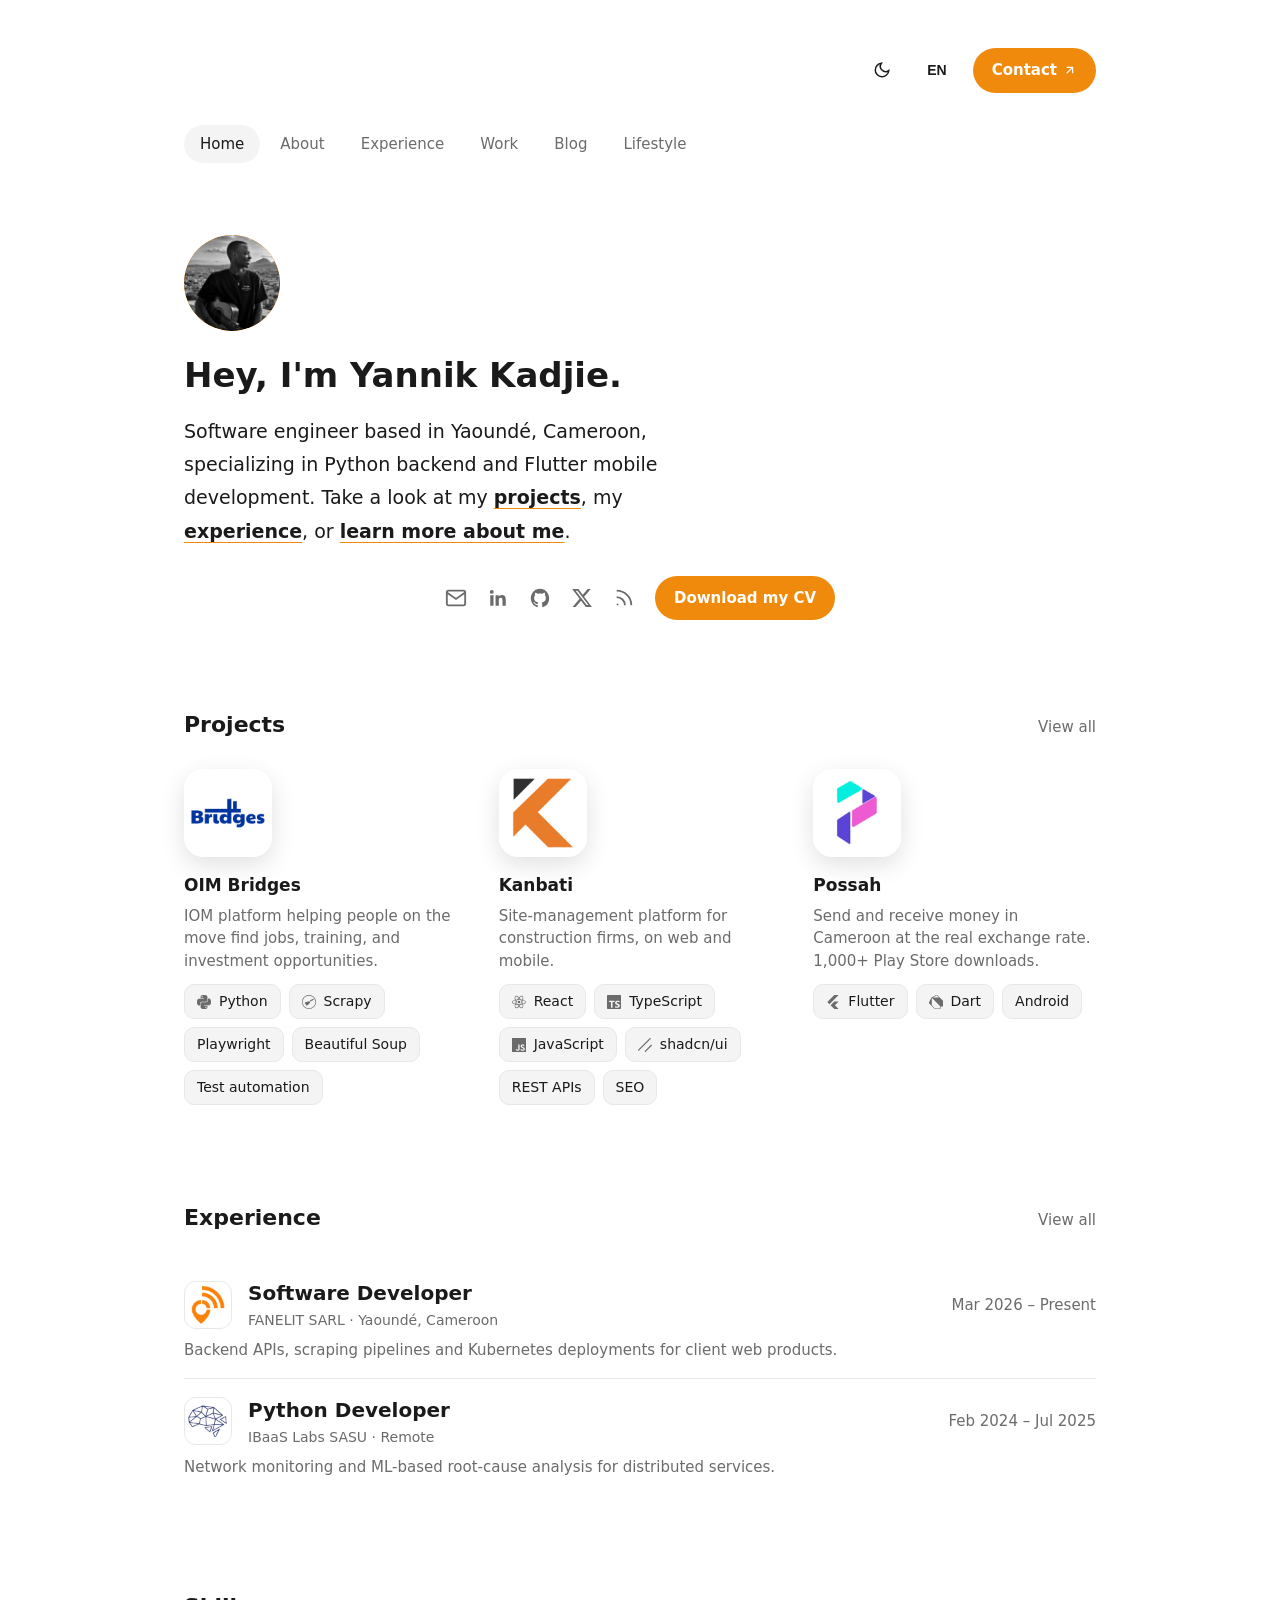
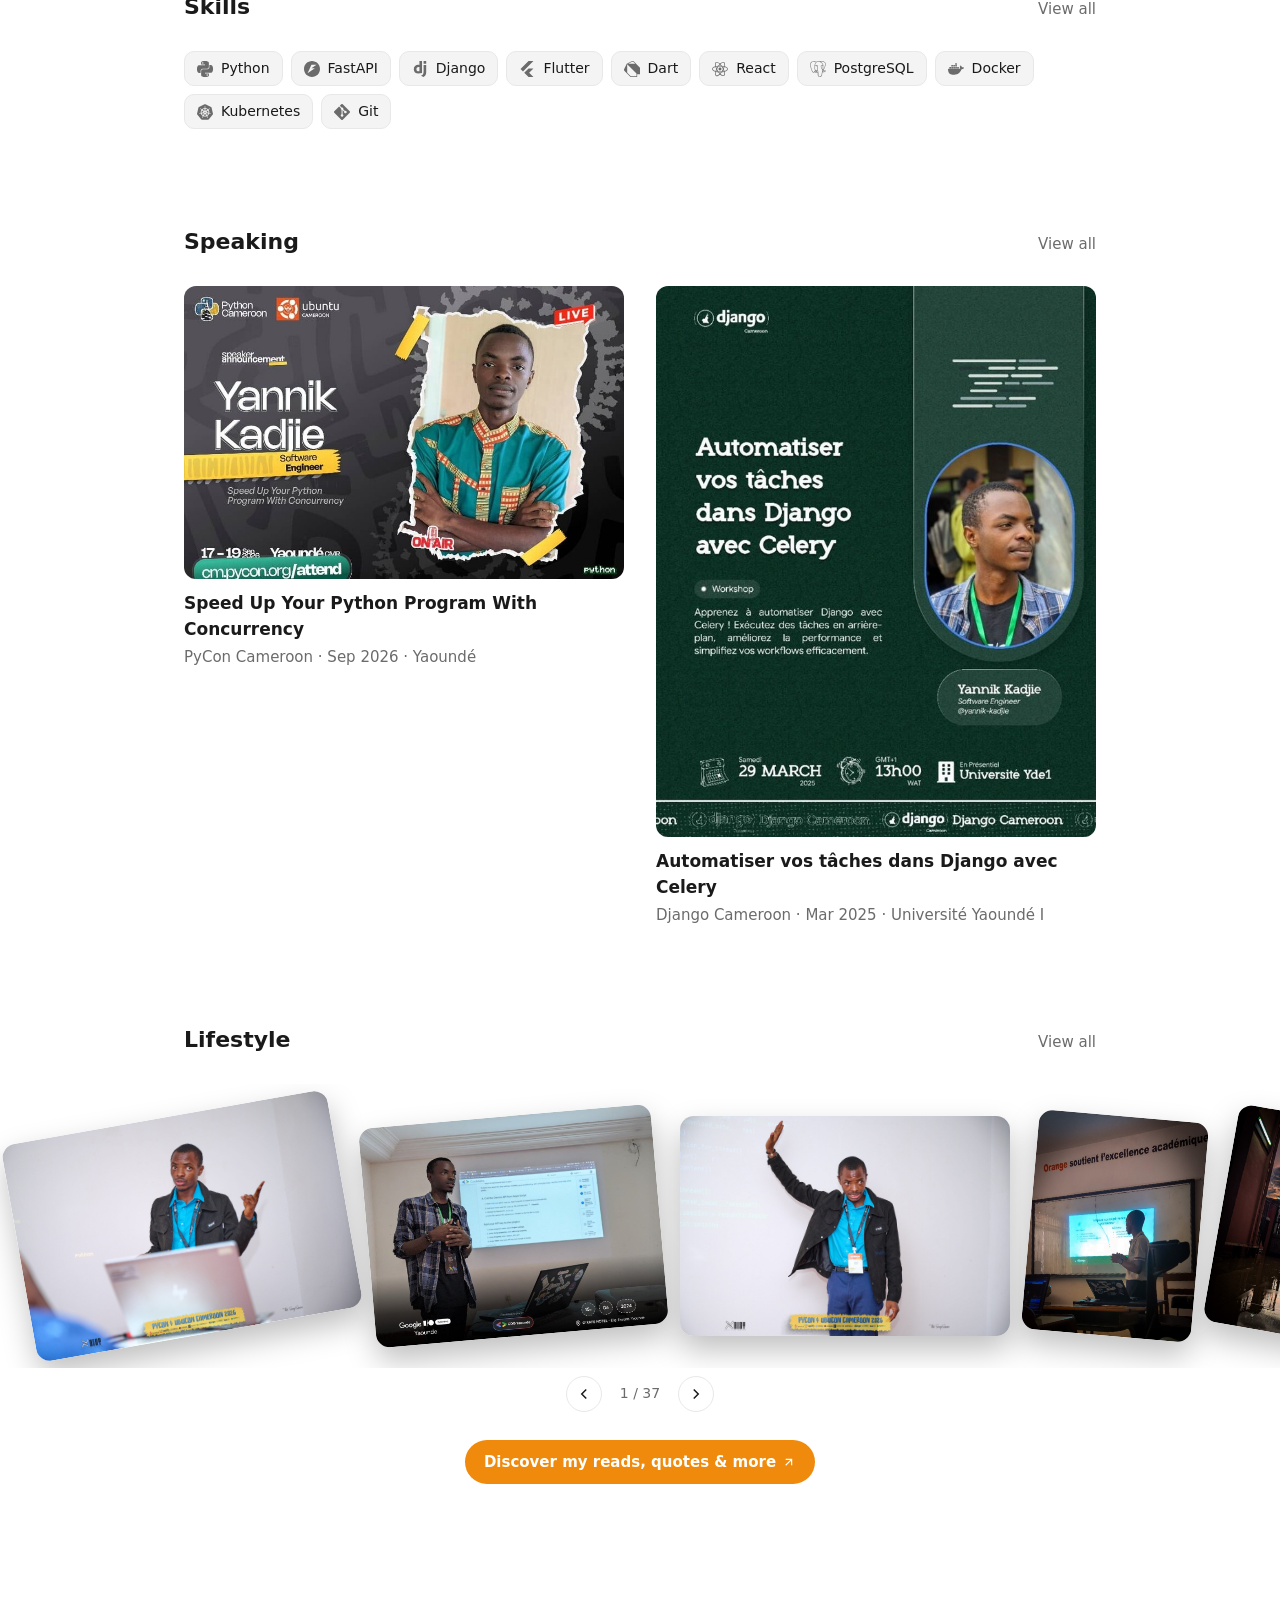
==== commit 34a1e73d: "Update portfolio: home hero, breadcrumbs, project pages, favicon, SEO fixes - Home: avatar in hero, " ====
--- a/index.html
+++ b/index.html
@@ -4,6 +4,15 @@
      update it here (canonical, OG, JSON-LD) plus sitemap.xml and robots.txt. -->
 <html lang="en">
 <head>
+<!-- Google tag (gtag.js) -->
+<script async src="https://www.googletagmanager.com/gtag/js?id=G-TTZ9JST12G"></script>
+<script>
+  window.dataLayer = window.dataLayer || [];
+  function gtag(){dataLayer.push(arguments);}
+  gtag('js', new Date());
+
+  gtag('config', 'G-TTZ9JST12G');
+</script>
 <meta charset="utf-8">
 <script>
   // Apply the saved theme before first paint to avoid a flash of the
@@ -99,18 +108,17 @@
   <symbol id="si-typescript" viewBox="0 0 24 24" fill="currentColor"><path d="M1.125 0C.502 0 0 .502 0 1.125v21.75C0 23.498.502 24 1.125 24h21.75c.623 0 1.125-.502 1.125-1.125V1.125C24 .502 23.498 0 22.875 0zm17.363 9.75c.612 0 1.154.037 1.627.111a6.38 6.38 0 0 1 1.306.34v2.458a3.95 3.95 0 0 0-.643-.361 5.093 5.093 0 0 0-.717-.26 5.453 5.453 0 0 0-1.426-.2c-.3 0-.573.028-.819.086a2.1 2.1 0 0 0-.623.242c-.17.104-.3.229-.393.374a.888.888 0 0 0-.14.49c0 .196.053.373.156.529.104.156.252.304.443.444s.423.276.696.41c.273.135.582.274.926.416.47.197.892.407 1.266.628.374.222.695.473.963.753.268.279.472.598.614.957.142.359.214.776.214 1.253 0 .657-.125 1.21-.373 1.656a3.033 3.033 0 0 1-1.012 1.085 4.38 4.38 0 0 1-1.487.596c-.566.12-1.163.18-1.79.18a9.916 9.916 0 0 1-1.84-.164 5.544 5.544 0 0 1-1.512-.493v-2.63a5.033 5.033 0 0 0 3.237 1.2c.333 0 .624-.03.872-.09.249-.06.456-.144.623-.25.166-.108.29-.234.373-.38a1.023 1.023 0 0 0-.074-1.089 2.12 2.12 0 0 0-.537-.5 5.597 5.597 0 0 0-.807-.444 27.72 27.72 0 0 0-1.007-.436c-.918-.383-1.602-.852-2.053-1.405-.45-.553-.676-1.222-.676-2.005 0-.614.123-1.141.369-1.582.246-.441.58-.804 1.004-1.089a4.494 4.494 0 0 1 1.47-.629 7.536 7.536 0 0 1 1.77-.201zm-15.113.188h9.563v2.166H9.506v9.646H6.789v-9.646H3.375z"/></symbol>
   <!-- Tech logos from Simple Icons (CC0) -->
   <symbol id="si-firebase" viewBox="0 0 24 24" fill="currentColor"><path d="M19.455 8.369c-.538-.748-1.778-2.285-3.681-4.569-.826-.991-1.535-1.832-1.884-2.245a146 146 0 0 0-.488-.576l-.207-.245-.113-.133-.022-.032-.01-.005L12.57 0l-.609.488c-1.555 1.246-2.828 2.851-3.681 4.64-.523 1.064-.864 2.105-1.043 3.176-.047.241-.088.489-.121.738-.209-.017-.421-.028-.632-.033-.018-.001-.035-.002-.059-.003a7.46 7.46 0 0 0-2.28.274l-.317.089-.163.286c-.765 1.342-1.198 2.869-1.252 4.416-.07 2.01.477 3.954 1.583 5.625 1.082 1.633 2.61 2.882 4.42 3.611l.236.095.071.025.003-.001a9.59 9.59 0 0 0 2.941.568q.171.006.342.006c1.273 0 2.513-.249 3.69-.742l.008.004.313-.145a9.63 9.63 0 0 0 3.927-3.335c1.01-1.49 1.577-3.234 1.641-5.042.075-2.161-.643-4.304-2.133-6.371m-7.083 6.695c.328 1.244.264 2.44-.191 3.558-1.135-1.12-1.967-2.352-2.475-3.665-.543-1.404-.87-2.74-.974-3.975.48.157.922.366 1.315.622 1.132.737 1.914 1.902 2.325 3.461zm.207 6.022c.482.368.99.712 1.513 1.028-.771.21-1.565.302-2.369.273a8 8 0 0 1-.373-.022c.458-.394.869-.823 1.228-1.279zm1.347-6.431c-.516-1.957-1.527-3.437-3.002-4.398-.647-.421-1.385-.741-2.194-.95.011-.134.026-.268.043-.4.014-.113.03-.216.046-.313.133-.689.332-1.37.589-2.025.099-.25.206-.499.321-.74l.004-.008c.177-.358.376-.719.61-1.105l.092-.152-.003-.001c.544-.851 1.197-1.627 1.942-2.311l.288.341c.672.796 1.304 1.548 1.878 2.237 1.291 1.549 2.966 3.583 3.612 4.48 1.277 1.771 1.893 3.579 1.83 5.375-.049 1.395-.461 2.755-1.195 3.933-.694 1.116-1.661 2.05-2.8 2.708-.636-.318-1.559-.839-2.539-1.599.79-1.575.952-3.28.479-5.072zm-2.575 5.397c-.725.939-1.587 1.55-2.09 1.856-.081-.029-.163-.06-.243-.093l-.065-.026c-1.49-.616-2.747-1.656-3.635-3.01-.907-1.384-1.356-2.993-1.298-4.653.041-1.19.338-2.327.882-3.379.316-.07.638-.114.96-.131l.084-.002c.162-.003.324-.003.478 0 .227.011.454.035.677.07.073 1.513.445 3.145 1.105 4.852.637 1.644 1.694 3.162 3.144 4.515z"/></symbol>
+<symbol id="si-fastapi" viewBox="0 0 24 24" fill="currentColor"><path d="M12 .0387C5.3729.0384.0003 5.3931 0 11.9988c-.001 6.6066 5.372 11.9628 12 11.9625 6.628.0003 12.001-5.3559 12-11.9625-.0003-6.6057-5.3729-11.9604-12-11.96m-.829 5.4153h7.55l-7.5805 5.3284h5.1828L5.279 18.5436q2.9466-6.5444 5.892-13.0896"/></symbol>
+<symbol id="si-django" viewBox="0 0 24 24" fill="currentColor"><path d="M11.146 0h3.924v18.166c-2.013.382-3.491.535-5.096.535-4.791 0-7.288-2.166-7.288-6.32 0-4.002 2.65-6.6 6.753-6.6.637 0 1.121.05 1.707.203zm0 9.143a3.894 3.894 0 00-1.325-.204c-1.988 0-3.134 1.223-3.134 3.365 0 2.09 1.096 3.236 3.109 3.236.433 0 .79-.025 1.35-.102V9.142zM21.314 6.06v9.098c0 3.134-.229 4.638-.917 5.937-.637 1.249-1.478 2.039-3.211 2.905l-3.644-1.733c1.733-.815 2.574-1.53 3.109-2.625.561-1.121.739-2.421.739-5.835V6.059h3.924zM17.39.021h3.924v4.026H17.39z"/></symbol>
+<symbol id="si-postgresql" viewBox="0 0 24 24" fill="currentColor"><path d="M23.5594 14.7228a.5269.5269 0 0 0-.0563-.1191c-.139-.2632-.4768-.3418-1.0074-.2321-1.6533.3411-2.2935.1312-2.5256-.0191 1.342-2.0482 2.445-4.522 3.0411-6.8297.2714-1.0507.7982-3.5237.1222-4.7316a1.5641 1.5641 0 0 0-.1509-.235C21.6931.9086 19.8007.0248 17.5099.0005c-1.4947-.0158-2.7705.3461-3.1161.4794a9.449 9.449 0 0 0-.5159-.0816 8.044 8.044 0 0 0-1.3114-.1278c-1.1822-.0184-2.2038.2642-3.0498.8406-.8573-.3211-4.7888-1.645-7.2219.0788C.9359 2.1526.3086 3.8733.4302 6.3043c.0409.818.5069 3.334 1.2423 5.7436.4598 1.5065.9387 2.7019 1.4334 3.582.553.9942 1.1259 1.5933 1.7143 1.7895.4474.1491 1.1327.1441 1.8581-.7279.8012-.9635 1.5903-1.8258 1.9446-2.2069.4351.2355.9064.3625 1.39.3772a.0569.0569 0 0 0 .0004.0041 11.0312 11.0312 0 0 0-.2472.3054c-.3389.4302-.4094.5197-1.5002.7443-.3102.064-1.1344.2339-1.1464.8115-.0025.1224.0329.2309.0919.3268.2269.4231.9216.6097 1.015.6331 1.3345.3335 2.5044.092 3.3714-.6787-.017 2.231.0775 4.4174.3454 5.0874.2212.5529.7618 1.9045 2.4692 1.9043.2505 0 .5263-.0291.8296-.0941 1.7819-.3821 2.5557-1.1696 2.855-2.9059.1503-.8707.4016-2.8753.5388-4.1012.0169-.0703.0357-.1207.057-.1362.0007-.0005.0697-.0471.4272.0307a.3673.3673 0 0 0 .0443.0068l.2539.0223.0149.001c.8468.0384 1.9114-.1426 2.5312-.4308.6438-.2988 1.8057-1.0323 1.5951-1.6698zM2.371 11.8765c-.7435-2.4358-1.1779-4.8851-1.2123-5.5719-.1086-2.1714.4171-3.6829 1.5623-4.4927 1.8367-1.2986 4.8398-.5408 6.108-.13-.0032.0032-.0066.0061-.0098.0094-2.0238 2.044-1.9758 5.536-1.9708 5.7495-.0002.0823.0066.1989.0162.3593.0348.5873.0996 1.6804-.0735 2.9184-.1609 1.1504.1937 2.2764.9728 3.0892.0806.0841.1648.1631.2518.2374-.3468.3714-1.1004 1.1926-1.9025 2.1576-.5677.6825-.9597.5517-1.0886.5087-.3919-.1307-.813-.5871-1.2381-1.3223-.4796-.839-.9635-2.0317-1.4155-3.5126zm6.0072 5.0871c-.1711-.0428-.3271-.1132-.4322-.1772.0889-.0394.2374-.0902.4833-.1409 1.2833-.2641 1.4815-.4506 1.9143-1.0002.0992-.126.2116-.2687.3673-.4426a.3549.3549 0 0 0 .0737-.1298c.1708-.1513.2724-.1099.4369-.0417.156.0646.3078.26.3695.4752.0291.1016.0619.2945-.0452.4444-.9043 1.2658-2.2216 1.2494-3.1676 1.0128zm2.094-3.988-.0525.141c-.133.3566-.2567.6881-.3334 1.003-.6674-.0021-1.3168-.2872-1.8105-.8024-.6279-.6551-.9131-1.5664-.7825-2.5004.1828-1.3079.1153-2.4468.079-3.0586-.005-.0857-.0095-.1607-.0122-.2199.2957-.2621 1.6659-.9962 2.6429-.7724.4459.1022.7176.4057.8305.928.5846 2.7038.0774 3.8307-.3302 4.7363-.084.1866-.1633.3629-.2311.5454zm7.3637 4.5725c-.0169.1768-.0358.376-.0618.5959l-.146.4383a.3547.3547 0 0 0-.0182.1077c-.0059.4747-.054.6489-.115.8693-.0634.2292-.1353.4891-.1794 1.0575-.11 1.4143-.8782 2.2267-2.4172 2.5565-1.5155.3251-1.7843-.4968-2.0212-1.2217a6.5824 6.5824 0 0 0-.0769-.2266c-.2154-.5858-.1911-1.4119-.1574-2.5551.0165-.5612-.0249-1.9013-.3302-2.6462.0044-.2932.0106-.5909.019-.8918a.3529.3529 0 0 0-.0153-.1126 1.4927 1.4927 0 0 0-.0439-.208c-.1226-.4283-.4213-.7866-.7797-.9351-.1424-.059-.4038-.1672-.7178-.0869.067-.276.1831-.5875.309-.9249l.0529-.142c.0595-.16.134-.3257.213-.5012.4265-.9476 1.0106-2.2453.3766-5.1772-.2374-1.0981-1.0304-1.6343-2.2324-1.5098-.7207.0746-1.3799.3654-1.7088.5321a5.6716 5.6716 0 0 0-.1958.1041c.0918-1.1064.4386-3.1741 1.7357-4.4823a4.0306 4.0306 0 0 1 .3033-.276.3532.3532 0 0 0 .1447-.0644c.7524-.5706 1.6945-.8506 2.802-.8325.4091.0067.8017.0339 1.1742.081 1.939.3544 3.2439 1.4468 4.0359 2.3827.8143.9623 1.2552 1.9315 1.4312 2.4543-1.3232-.1346-2.2234.1268-2.6797.779-.9926 1.4189.543 4.1729 1.2811 5.4964.1353.2426.2522.4522.2889.5413.2403.5825.5515.9713.7787 1.2552.0696.087.1372.1714.1885.245-.4008.1155-1.1208.3825-1.0552 1.717-.0123.1563-.0423.4469-.0834.8148-.0461.2077-.0702.4603-.0994.7662zm.8905-1.6211c-.0405-.8316.2691-.9185.5967-1.0105a2.8566 2.8566 0 0 0 .135-.0406 1.202 1.202 0 0 0 .1342.103c.5703.3765 1.5823.4213 3.0068.1344-.2016.1769-.5189.3994-.9533.6011-.4098.1903-1.0957.333-1.7473.3636-.7197.0336-1.0859-.0807-1.1721-.151zm.5695-9.2712c-.0059.3508-.0542.6692-.1054 1.0017-.055.3576-.112.7274-.1264 1.1762-.0142.4368.0404.8909.0932 1.3301.1066.887.216 1.8003-.2075 2.7014a3.5272 3.5272 0 0 1-.1876-.3856c-.0527-.1276-.1669-.3326-.3251-.6162-.6156-1.1041-2.0574-3.6896-1.3193-4.7446.3795-.5427 1.3408-.5661 2.1781-.463zm.2284 7.0137a12.3762 12.3762 0 0 0-.0853-.1074l-.0355-.0444c.7262-1.1995.5842-2.3862.4578-3.4385-.0519-.4318-.1009-.8396-.0885-1.2226.0129-.4061.0666-.7543.1185-1.0911.0639-.415.1288-.8443.1109-1.3505.0134-.0531.0188-.1158.0118-.1902-.0457-.4855-.5999-1.938-1.7294-3.253-.6076-.7073-1.4896-1.4972-2.6889-2.0395.5251-.1066 1.2328-.2035 2.0244-.1859 2.0515.0456 3.6746.8135 4.8242 2.2824a.908.908 0 0 1 .0667.1002c.7231 1.3556-.2762 6.2751-2.9867 10.5405zm-8.8166-6.1162c-.025.1794-.3089.4225-.6211.4225a.5821.5821 0 0 1-.0809-.0056c-.1873-.026-.3765-.144-.5059-.3156-.0458-.0605-.1203-.178-.1055-.2844.0055-.0401.0261-.0985.0925-.1488.1182-.0894.3518-.1226.6096-.0867.3163.0441.6426.1938.6113.4186zm7.9305-.4114c.0111.0792-.049.201-.1531.3102-.0683.0717-.212.1961-.4079.2232a.5456.5456 0 0 1-.075.0052c-.2935 0-.5414-.2344-.5607-.3717-.024-.1765.2641-.3106.5611-.352.297-.0414.6111.0088.6356.1851z"/></symbol>
+<symbol id="si-docker" viewBox="0 0 24 24" fill="currentColor"><path d="M13.983 11.078h2.119a.186.186 0 00.186-.185V9.006a.186.186 0 00-.186-.186h-2.119a.185.185 0 00-.185.185v1.888c0 .102.083.185.185.185m-2.954-5.43h2.118a.186.186 0 00.186-.186V3.574a.186.186 0 00-.186-.185h-2.118a.185.185 0 00-.185.185v1.888c0 .102.082.185.185.185m0 2.716h2.118a.187.187 0 00.186-.186V6.29a.186.186 0 00-.186-.185h-2.118a.185.185 0 00-.185.185v1.887c0 .102.082.185.185.186m-2.93 0h2.12a.186.186 0 00.184-.186V6.29a.185.185 0 00-.185-.185H8.1a.185.185 0 00-.185.185v1.887c0 .102.083.185.185.186m-2.964 0h2.119a.186.186 0 00.185-.186V6.29a.185.185 0 00-.185-.185H5.136a.186.186 0 00-.186.185v1.887c0 .102.084.185.186.186m5.893 2.715h2.118a.186.186 0 00.186-.185V9.006a.186.186 0 00-.186-.186h-2.118a.185.185 0 00-.185.185v1.888c0 .102.082.185.185.185m-2.93 0h2.12a.185.185 0 00.184-.185V9.006a.185.185 0 00-.184-.186h-2.12a.185.185 0 00-.184.185v1.888c0 .102.083.185.185.185m-2.964 0h2.119a.185.185 0 00.185-.185V9.006a.185.185 0 00-.184-.186h-2.12a.186.186 0 00-.186.186v1.887c0 .102.084.185.186.185m-2.92 0h2.12a.185.185 0 00.184-.185V9.006a.185.185 0 00-.184-.186h-2.12a.185.185 0 00-.184.185v1.888c0 .102.082.185.185.185M23.763 9.89c-.065-.051-.672-.51-1.954-.51-.338.001-.676.03-1.01.087-.248-1.7-1.653-2.53-1.716-2.566l-.344-.199-.226.327c-.284.438-.49.922-.612 1.43-.23.97-.09 1.882.403 2.661-.595.332-1.55.413-1.744.42H.751a.751.751 0 00-.75.748 11.376 11.376 0 00.692 4.062c.545 1.428 1.355 2.48 2.41 3.124 1.18.723 3.1 1.137 5.275 1.137.983.003 1.963-.086 2.93-.266a12.248 12.248 0 003.823-1.389c.98-.567 1.86-1.288 2.61-2.136 1.252-1.418 1.998-2.997 2.553-4.4h.221c1.372 0 2.215-.549 2.68-1.009.309-.293.55-.65.707-1.046l.098-.288Z"/></symbol>
+<symbol id="si-kubernetes" viewBox="0 0 24 24" fill="currentColor"><path d="M10.204 14.35l.007.01-.999 2.413a5.171 5.171 0 0 1-2.075-2.597l2.578-.437.004.005a.44.44 0 0 1 .484.606zm-.833-2.129a.44.44 0 0 0 .173-.756l.002-.011L7.585 9.7a5.143 5.143 0 0 0-.73 3.255l2.514-.725.002-.009zm1.145-1.98a.44.44 0 0 0 .699-.337l.01-.005.15-2.62a5.144 5.144 0 0 0-3.01 1.442l2.147 1.523.004-.002zm.76 2.75l.723.349.722-.347.18-.78-.5-.623h-.804l-.5.623.179.779zm1.5-3.095a.44.44 0 0 0 .7.336l.008.003 2.134-1.513a5.188 5.188 0 0 0-2.992-1.442l.148 2.615.002.001zm10.876 5.97l-5.773 7.181a1.6 1.6 0 0 1-1.248.594l-9.261.003a1.6 1.6 0 0 1-1.247-.596l-5.776-7.18a1.583 1.583 0 0 1-.307-1.34L2.1 5.573c.108-.47.425-.864.863-1.073L11.305.513a1.606 1.606 0 0 1 1.385 0l8.345 3.985c.438.209.755.604.863 1.073l2.062 8.955c.108.47-.005.963-.308 1.34zm-3.289-2.057c-.042-.01-.103-.026-.145-.034-.174-.033-.315-.025-.479-.038-.35-.037-.638-.067-.895-.148-.105-.04-.18-.165-.216-.216l-.201-.059a6.45 6.45 0 0 0-.105-2.332 6.465 6.465 0 0 0-.936-2.163c.052-.047.15-.133.177-.159.008-.09.001-.183.094-.282.197-.185.444-.338.743-.522.142-.084.273-.137.415-.242.032-.024.076-.062.11-.089.24-.191.295-.52.123-.736-.172-.216-.506-.236-.745-.045-.034.027-.08.062-.111.088-.134.116-.217.23-.33.35-.246.25-.45.458-.673.609-.097.056-.239.037-.303.033l-.19.135a6.545 6.545 0 0 0-4.146-2.003l-.012-.223c-.065-.062-.143-.115-.163-.25-.022-.268.015-.557.057-.905.023-.163.061-.298.068-.475.001-.04-.001-.099-.001-.142 0-.306-.224-.555-.5-.555-.275 0-.499.249-.499.555l.001.014c0 .041-.002.092 0 .128.006.177.044.312.067.475.042.348.078.637.056.906a.545.545 0 0 1-.162.258l-.012.211a6.424 6.424 0 0 0-4.166 2.003 8.373 8.373 0 0 1-.18-.128c-.09.012-.18.04-.297-.029-.223-.15-.427-.358-.673-.608-.113-.12-.195-.234-.329-.349-.03-.026-.077-.062-.111-.088a.594.594 0 0 0-.348-.132.481.481 0 0 0-.398.176c-.172.216-.117.546.123.737l.007.005.104.083c.142.105.272.159.414.242.299.185.546.338.743.522.076.082.09.226.1.288l.16.143a6.462 6.462 0 0 0-1.02 4.506l-.208.06c-.055.072-.133.184-.215.217-.257.081-.546.11-.895.147-.164.014-.305.006-.48.039-.037.007-.09.02-.133.03l-.004.002-.007.002c-.295.071-.484.342-.423.608.061.267.349.429.645.365l.007-.001.01-.003.129-.029c.17-.046.294-.113.448-.172.33-.118.604-.217.87-.256.112-.009.23.069.288.101l.217-.037a6.5 6.5 0 0 0 2.88 3.596l-.09.218c.033.084.069.199.044.282-.097.252-.263.517-.452.813-.091.136-.185.242-.268.399-.02.037-.045.095-.064.134-.128.275-.034.591.213.71.248.12.556-.007.69-.282v-.002c.02-.039.046-.09.062-.127.07-.162.094-.301.144-.458.132-.332.205-.68.387-.897.05-.06.13-.082.215-.105l.113-.205a6.453 6.453 0 0 0 4.609.012l.106.192c.086.028.18.042.256.155.136.232.229.507.342.84.05.156.074.295.145.457.016.037.043.09.062.129.133.276.442.402.69.282.247-.118.341-.435.213-.71-.02-.039-.045-.096-.065-.134-.083-.156-.177-.261-.268-.398-.19-.296-.346-.541-.443-.793-.04-.13.007-.21.038-.294-.018-.022-.059-.144-.083-.202a6.499 6.499 0 0 0 2.88-3.622c.064.01.176.03.213.038.075-.05.144-.114.28-.104.266.039.54.138.87.256.154.06.277.128.448.173.036.01.088.019.13.028l.009.003.007.001c.297.064.584-.098.645-.365.06-.266-.128-.537-.423-.608zM16.4 9.701l-1.95 1.746v.005a.44.44 0 0 0 .173.757l.003.01 2.526.728a5.199 5.199 0 0 0-.108-1.674A5.208 5.208 0 0 0 16.4 9.7zm-4.013 5.325a.437.437 0 0 0-.404-.232.44.44 0 0 0-.372.233h-.002l-1.268 2.292a5.164 5.164 0 0 0 3.326.003l-1.27-2.296h-.01zm1.888-1.293a.44.44 0 0 0-.27.036.44.44 0 0 0-.214.572l-.003.004 1.01 2.438a5.15 5.15 0 0 0 2.081-2.615l-2.6-.44-.004.005z"/></symbol>
+<symbol id="si-git" viewBox="0 0 24 24" fill="currentColor"><path d="M13.09 23.549a1.54 1.54 0 0 1-2.18 0L.451 13.089a1.54 1.54 0 0 1 0-2.179l7.191-7.19 2.733 2.733a1.85 1.85 0 0 0 .964 2.326v6.66a1.849 1.849 0 1 0 1.54 0V8.957l2.508 2.508a1.85 1.85 0 1 0 1.09-1.09l-2.634-2.634a1.85 1.85 0 0 0-2.378-2.377L8.73 2.63 10.91.451a1.54 1.54 0 0 1 2.179 0l10.459 10.46a1.54 1.54 0 0 1 0 2.179z"/></symbol>
 </svg>
 
 
-<header class="site-header">
+<header class="site-header site-header--home">
   <div class="wrap header-top">
-    <button type="button" id="avatar-btn" class="avatar" aria-label="View photo">
-      <img id="avatar-img" src="assets/avatar.jpg" alt="Yannik Kadjie" fetchpriority="high" width="800" height="800">
-    </button>
-    <div class="titles">
-      <h1>Yannik Kadjie</h1>
-      <p class="subtitle">Software Engineer</p>
-    </div>
     <div class="header-actions">
       <button id="theme-toggle" class="icon-btn" aria-label="Toggle dark mode" title="Toggle dark mode">
         <svg class="icon-moon" viewBox="0 0 24 24" width="18" height="18" fill="none" stroke="currentColor" stroke-width="2"><path d="M21 12.79A9 9 0 1 1 11.21 3 7 7 0 0 0 21 12.79Z"/></svg>
@@ -157,12 +165,29 @@
 
 <main>
 
-  <section class="wrap hero">
-    <h2>Hey, I'm Yannik.</h2>
-    <p class="lede">Software engineer based in Yaoundé, Cameroon, specializing in Python backend and Flutter mobile development.</p>
-    <div class="hero-actions">
-      <a class="btn btn-primary" href="apropos.html">Know more about me</a>
-      <a class="btn btn-outline" href="assets/cv.pdf" download>Download my CV</a>
+  <section class="wrap hero hero-home">
+    <button type="button" id="avatar-btn" class="avatar hero-avatar" aria-label="View photo">
+      <img id="avatar-img" src="assets/avatar.jpg" alt="Yannik Kadjie" fetchpriority="high" width="800" height="800">
+    </button>
+    <h1>Hey, I'm Yannik Kadjie.</h1>
+    <p class="lede">Software engineer based in Yaoundé, Cameroon, specializing in Python backend and Flutter mobile development. Take a look at my <a href="projets.html">projects</a>, my <a href="experience.html">experience</a>, or <a href="apropos.html">learn more about me</a>.</p>
+    <div class="about-social">
+      <a href="mailto:yannik.kadjie@gmail.com" aria-label="Email" title="Email" style="--brand:#ea4335">
+        <svg width="22" height="22"><use href="#icon-email"></use></svg>
+      </a>
+      <a href="https://linkedin.com/in/yannik-kadjie" target="_blank" rel="noopener" aria-label="LinkedIn" title="LinkedIn" style="--brand:#0a66c2">
+        <svg width="22" height="22"><use href="#icon-linkedin"></use></svg>
+      </a>
+      <a href="https://github.com/main-c" target="_blank" rel="noopener" aria-label="GitHub" title="GitHub" style="--brand:#8957e5">
+        <svg width="22" height="22"><use href="#icon-github"></use></svg>
+      </a>
+      <a href="https://x.com/yannikKadjie" target="_blank" rel="noopener" aria-label="X (Twitter)" title="X (Twitter)" style="--brand:var(--text)">
+        <svg width="22" height="22"><use href="#icon-x"></use></svg>
+      </a>
+      <a href="rss.xml" aria-label="RSS feed" title="RSS feed" style="--brand:#f26522">
+        <svg width="22" height="22"><use href="#icon-rss"></use></svg>
+      </a>
+      <a class="btn btn-primary" href="assets/cv.pdf" download>Download my CV</a>
     </div>
   </section>
 
@@ -210,6 +235,7 @@
     </div>
   </section>
 
+  <!-- Latest posts: back in once there's something published on the Blog.
   <section class="wrap section">
     <div class="section-head">
       <h3>Latest posts</h3>
@@ -219,17 +245,116 @@
       <a href="blog.html">Blog</a>
     </div>
   </section>
+  -->
+
+  <section class="wrap section">
+    <div class="section-head">
+      <h3>Experience</h3>
+      <a class="view-all" href="experience.html">View all </a>
+    </div>
+    <ul class="list exp-teaser">
+      <li>
+        <div class="exp-head">
+          <span class="exp-logo" aria-hidden="true">FA<img src="assets/logos/fanelit.png" alt="" onerror="this.remove()"></span>
+          <div class="exp-body">
+            <h3>Software Developer</h3>
+            <span class="exp-meta">FANELIT SARL · Yaoundé, Cameroon</span>
+          </div>
+          <span class="list-date">Mar 2026 – Present</span>
+        </div>
+        <p class="exp-line">Backend APIs, scraping pipelines and Kubernetes deployments for client web products.</p>
+      </li>
+      <li>
+        <div class="exp-head">
+          <span class="exp-logo" aria-hidden="true">IB<img src="assets/logos/ibaas-labs.png" alt="" onerror="this.remove()"></span>
+          <div class="exp-body">
+            <h3>Python Developer</h3>
+            <span class="exp-meta">IBaaS Labs SASU · Remote</span>
+          </div>
+          <span class="list-date">Feb 2024 – Jul 2025</span>
+        </div>
+        <p class="exp-line">Network monitoring and ML-based root-cause analysis for distributed services.</p>
+      </li>
+    </ul>
+  </section>
+
+  <section class="wrap section">
+    <div class="section-head">
+      <h3>Skills</h3>
+      <a class="view-all" href="experience.html#skills">View all </a>
+    </div>
+    <ul class="chips chips-animated">
+      <li style="--brand:#3776ab"><svg width="16" height="16" aria-hidden="true"><use href="#si-python"></use></svg>Python</li>
+      <li style="--brand:#00d6c2"><svg width="16" height="16" aria-hidden="true"><use href="#si-fastapi"></use></svg>FastAPI</li>
+      <li style="--brand:#23b37d"><svg width="16" height="16" aria-hidden="true"><use href="#si-django"></use></svg>Django</li>
+      <li style="--brand:#0375d3"><svg width="16" height="16" aria-hidden="true"><use href="#si-flutter"></use></svg>Flutter</li>
+      <li style="--brand:#0181d5"><svg width="16" height="16" aria-hidden="true"><use href="#si-dart"></use></svg>Dart</li>
+      <li style="--brand:#2ecefa"><svg width="16" height="16" aria-hidden="true"><use href="#si-react"></use></svg>React</li>
+      <li style="--brand:#4169e1"><svg width="16" height="16" aria-hidden="true"><use href="#si-postgresql"></use></svg>PostgreSQL</li>
+      <li style="--brand:#2496ed"><svg width="16" height="16" aria-hidden="true"><use href="#si-docker"></use></svg>Docker</li>
+      <li style="--brand:#326ce5"><svg width="16" height="16" aria-hidden="true"><use href="#si-kubernetes"></use></svg>Kubernetes</li>
+      <li style="--brand:#f03c2e"><svg width="16" height="16" aria-hidden="true"><use href="#si-git"></use></svg>Git</li>
+    </ul>
+  </section>
+
+  <section class="wrap section">
+    <div class="section-head">
+      <h3>Speaking</h3>
+      <a class="view-all" href="apropos.html#speaking">View all </a>
+    </div>
+    <div class="talks-grid">
+      <article class="talk-card">
+        <img src="assets/talks/pycon-cameroon-2026.jpg" alt="Speaker announcement for Yannik Kadjie at PyCon Cameroon 2026" width="800" height="533" loading="lazy">
+        <h4>Speed Up Your Python Program With Concurrency</h4>
+        <p>PyCon Cameroon · Sep 2026 · Yaoundé</p>
+      </article>
+      <article class="talk-card">
+        <img src="assets/talks/django-cameroon-2025.jpg" alt="Workshop announcement: Automatiser vos tâches dans Django avec Celery" width="639" height="800" loading="lazy">
+        <h4>Automatiser vos tâches dans Django avec Celery</h4>
+        <p>Django Cameroon · Mar 2025 · Université Yaoundé I</p>
+      </article>
+    </div>
+  </section>
 
   <section class="wrap section">
     <div class="section-head">
       <h3>Lifestyle</h3>
       <a class="view-all" href="lifestyle.html">View all </a>
     </div>
-    <div class="empty-state">
-      <p>My current reads and favorite quotes are coming soon.</p>
-    </div>
-  </section>
-
+    <div class="gallery-scroller" id="gallery" hidden>
+      <div class="gallery-track" id="gallery-track"></div>
+    </div>
+    <div class="gallery-controls" id="gallery-controls" hidden>
+      <button type="button" class="gallery-nav" id="gallery-prev" aria-label="Previous photo">
+        <svg viewBox="0 0 24 24" width="18" height="18" fill="none" stroke="currentColor" stroke-width="2"><path d="M15 18l-6-6 6-6"/></svg>
+      </button>
+      <span class="gallery-count" id="gallery-count">1 / 1</span>
+      <button type="button" class="gallery-nav" id="gallery-next" aria-label="Next photo">
+        <svg viewBox="0 0 24 24" width="18" height="18" fill="none" stroke="currentColor" stroke-width="2"><path d="M9 6l6 6-6 6"/></svg>
+      </button>
+    </div>
+    <div class="empty-state" id="gallery-empty">
+      <p>The gallery is coming soon.</p>
+    </div>
+    <div class="lifestyle-cta">
+      <a class="btn btn-primary" href="lifestyle.html">Discover my reads, quotes &amp; more<span class="btn-icon"><svg viewBox="0 0 32 32" width="14" height="14" fill="currentColor"><path d="M7.483 22.524 9.37 24.41l11.314-11.313v10.37h2.677V8.533H8.426v2.677h10.37L7.483 22.524Z"/></svg></span></a>
+    </div>
+  </section>
+
+  <div class="lightbox" id="gallery-lightbox">
+    <button type="button" class="lightbox-close" id="gallery-lightbox-close" aria-label="Close photo">
+      <svg viewBox="0 0 24 24" width="22" height="22" fill="none" stroke="currentColor" stroke-width="2"><path d="M6 6l12 12M18 6 6 18"/></svg>
+    </button>
+    <button type="button" class="lightbox-nav lightbox-prev" id="gallery-lightbox-prev" aria-label="Previous photo">
+      <svg viewBox="0 0 24 24" width="22" height="22" fill="none" stroke="currentColor" stroke-width="2"><path d="M15 18l-6-6 6-6"/></svg>
+    </button>
+    <button type="button" class="lightbox-nav lightbox-next" id="gallery-lightbox-next" aria-label="Next photo">
+      <svg viewBox="0 0 24 24" width="22" height="22" fill="none" stroke="currentColor" stroke-width="2"><path d="M9 6l6 6-6 6"/></svg>
+    </button>
+    <img id="gallery-lightbox-img" src="" alt="">
+  </div>
+
+  <!-- Newsletter: back in once there's a real email provider wired up.
   <section class="wrap section newsletter">
     <div class="section-head">
       <h3>Stay in the loop</h3>
@@ -240,6 +365,7 @@
     </form>
     <p id="newsletter-note" class="newsletter-note" hidden>Thanks! The subscription form is being wired up. Check back soon.</p>
   </section>
+  -->
 
 </main>
 
--- a/style.css
+++ b/style.css
@@ -31,6 +31,14 @@
 
 * { box-sizing: border-box; -webkit-tap-highlight-color: transparent; }
 
+html {
+  /* Safety net for the full-bleed 100vw tricks (.gallery-scroller): some
+     browsers don't exclude the scrollbar's own width from 100vw, which
+     can leave a few pixels of real horizontal overflow. Clipping it here
+     is harmless (the bled content is purely decorative at the edge) and
+     is far more reliable than chasing exact vw math across browsers. */
+  overflow-x: hidden;
+}
 body {
   margin: 0;
   background: var(--bg);
@@ -162,6 +170,19 @@
 .hero .lede { font-size: 19px; color: var(--text); max-width: 560px; }
 .hero p { max-width: 560px; color: var(--text); font-size: 18px; line-height: 1.75; }
 .hero-actions { display: flex; gap: 12px; margin-top: 24px; }
+
+/* Home hero: the header only keeps its actions, the hero introduces the person */
+.site-header--home .header-actions { margin-left: auto; }
+.hero-avatar { width: 96px; height: 96px; margin-bottom: 24px; }
+.hero-home h1 { font-size: 34px; line-height: 1.2; margin: 0 0 16px; }
+.hero-home .lede a, .about-text p a {
+  font-weight: 600;
+  text-decoration: underline;
+  text-decoration-color: var(--accent);
+  text-underline-offset: 4px;
+}
+.hero-home .lede a:hover, .about-text p a:hover { color: var(--accent); }
+.hero-home .about-social { justify-content: center; margin-top: 28px; }
 
 /* Sections */
 .section { padding: 48px 24px; }
@@ -282,6 +303,10 @@
   gap: 16px;
   padding: 16px 0;
 }
+
+/* Home page: compact experience teaser (logo/title/meta/date + one line) */
+.exp-teaser li { padding: 16px 0; }
+.exp-teaser .exp-line { margin: 8px 0 0; }
 .list-title { font-size: 16px; font-weight: 500; white-space: nowrap; }
 .list-rule { flex: 1; }
 .list-date { color: var(--muted); font-size: 15px; white-space: nowrap; }
@@ -338,6 +363,57 @@
   .chips li:hover svg { color: var(--brand); }
 }
 
+/* Skills chips (Home + Experience, <ul class="chips chips-animated">).
+   1. Entrance: chips cascade in when the list scrolls into view (script.js
+      adds .will-animate, then .is-visible). Without JS they just show.
+   2. Desktop: on hover the icon tilts and pops in its brand color.
+   3. Touch: a one-time color wave after the entrance, and a press effect
+      on tap (.is-tapped, set by script.js). */
+.chips-animated li { transition: border-color .25s, transform .15s ease; }
+.chips-animated svg { transition: color .25s, transform .35s cubic-bezier(.34, 1.56, .64, 1); }
+
+@keyframes chip-in {
+  from { opacity: 0; transform: translateY(12px) scale(.96); }
+}
+@keyframes chip-wave-border {
+  35% { border-color: var(--brand, var(--border)); }
+}
+@keyframes chip-wave-icon {
+  35% { color: var(--brand, var(--muted)); transform: scale(1.2); }
+}
+
+.chips-animated.will-animate:not(.is-visible) li { opacity: 0; }
+.chips-animated.is-visible li {
+  /* "backwards" (not "both") so the entrance doesn't pin the transform and
+     block the hover/tap effects once it's done. */
+  animation: chip-in .45s cubic-bezier(.22, .8, .3, 1) backwards;
+  animation-delay: calc(var(--i, 0) * 50ms);
+}
+
+@media (hover: hover) {
+  .chips-animated li:hover svg { transform: rotate(-12deg) scale(1.25); }
+}
+
+@media (hover: none) {
+  .chips-animated.is-visible li {
+    animation: chip-in .45s cubic-bezier(.22, .8, .3, 1) backwards, chip-wave-border 1s ease;
+    animation-delay: calc(var(--i, 0) * 50ms), calc(500ms + var(--i, 0) * 90ms);
+  }
+  .chips-animated.is-visible svg {
+    animation: chip-wave-icon 1s ease;
+    animation-delay: calc(500ms + var(--i, 0) * 90ms);
+  }
+  .chips-animated li.is-tapped { transform: scale(.93); border-color: var(--brand, var(--border)); }
+  .chips-animated li.is-tapped svg { color: var(--brand, var(--muted)); }
+}
+
+@media (prefers-reduced-motion: reduce) {
+  .chips-animated.is-visible li,
+  .chips-animated.is-visible svg { animation: none; }
+  .chips-animated li:hover svg,
+  .chips-animated li.is-tapped { transform: none; }
+}
+
 /* Footer */
 main {
   position: relative;
@@ -479,6 +555,8 @@
   }
   .header-top { gap: 12px; }
   .avatar { width: 44px; height: 44px; font-size: 16px; }
+  .hero-avatar { width: 80px; height: 80px; }
+  .hero-home h1 { font-size: 30px; }
   .titles h1 { font-size: 18px; }
   .subtitle { font-size: 14px; }
   .header-actions { gap: 4px; }
@@ -541,6 +619,30 @@
   cursor: pointer;
 }
 .lightbox-close:hover { background: rgba(255, 255, 255, 0.25); }
+
+.lightbox-nav {
+  position: absolute;
+  top: 50%;
+  transform: translateY(-50%);
+  width: 44px;
+  height: 44px;
+  border-radius: 50%;
+  border: none;
+  background: rgba(255, 255, 255, 0.15);
+  color: #fff;
+  display: flex;
+  align-items: center;
+  justify-content: center;
+  cursor: pointer;
+}
+.lightbox-nav:hover { background: rgba(255, 255, 255, 0.25); }
+.lightbox-prev { left: 20px; }
+.lightbox-next { right: 20px; }
+@media (max-width: 700px) {
+  .lightbox-nav { width: 38px; height: 38px; }
+  .lightbox-prev { left: 10px; }
+  .lightbox-next { right: 10px; }
+}
 
 /* Language button (scaffold only, no French content yet, so it's inert:
    shows the one active language instead of an EN/FR pair). */
@@ -648,7 +750,6 @@
 .about-grid { display: flex; }
 .about-text { margin-left: 180px; min-width: 0; }
 .about-text p { max-width: 560px; font-size: 18px; line-height: 1.75; color: var(--text); }
-.about-text p a { color: var(--accent); text-decoration: underline; }
 .about-social { display: flex; flex-wrap: wrap; align-items: center; gap: 20px; margin-top: 24px; }
 .about-social a:not(.btn) { color: var(--muted); display: flex; transition: color .2s; }
 .about-social a:not(.btn):hover, .about-social a:not(.btn):focus-visible { color: var(--brand); }
@@ -675,31 +776,214 @@
 .talk-card h4 { margin: 0 0 4px; font-size: 17px; }
 .talk-card p { margin: 0; color: var(--muted); font-size: 15px; }
 
-/* Reads (Lifestyle page). Same masonry approach as Speaking, since book
-   covers come in mixed aspect ratios too. */
-.books-grid {
-  columns: 3;
-  column-gap: 28px;
+/* Reads (Lifestyle page): coverflow carousel. The centered book is zoomed
+   in, the others are tilted toward it in 3D and fade out with distance.
+   Loops forever, auto-advances every 4.5s, pauses on hover/focus.
+   Without JS (.reads has no .is-ready) it falls back to a scroll strip. */
+.reads {
+  --card-w: 160px;
+  position: relative;
+  outline: none;
+}
+.reads:focus-visible .reads-stage {
+  outline: 2px solid var(--accent);
+  outline-offset: 4px;
+  border-radius: 16px;
+}
+
+/* Fallback (no JS): plain horizontal strip */
+.reads-stage {
+  display: flex;
+  gap: 20px;
+  overflow-x: auto;
+  padding-bottom: 8px;
 }
 .book-card {
-  break-inside: avoid;
-  margin-bottom: 28px;
+  flex: 0 0 var(--card-w);
+  width: var(--card-w);
 }
 .book-card img {
   display: block;
   width: 100%;
+  aspect-ratio: 2 / 3;
   height: auto;
+  object-fit: cover;
   border-radius: 8px;
-  margin-bottom: 10px;
+  background: var(--surface);
+  box-shadow: 0 10px 26px rgba(0, 0, 0, 0.18);
+  transition: box-shadow 0.6s ease;
+}
+.book-card img.cover-fit { object-fit: contain; }
+.book-card h4 { margin: 10px 0 2px; font-size: 15px; line-height: 1.3; }
+.book-card p { margin: 0; color: var(--muted); font-size: 14px; }
+
+/* Carousel mode (set by script.js) */
+.reads.is-ready .reads-stage {
+  position: relative;
+  display: block;
+  overflow: hidden;
+  height: calc(var(--card-w) * 1.5 * 1.2 + 48px);
+  padding: 0;
+  perspective: 1200px;
+  touch-action: pan-y;
+  -webkit-mask-image: linear-gradient(to right, transparent, #000 12%, #000 88%, transparent);
+  mask-image: linear-gradient(to right, transparent, #000 12%, #000 88%, transparent);
+}
+.reads.is-ready .book-card {
+  position: absolute;
+  top: 50%;
+  left: 50%;
+  margin-left: calc(var(--card-w) / -2);
+  margin-top: calc(var(--card-w) * 1.5 / -2);
+  cursor: pointer;
+  will-change: transform;
+  transition: transform 0.6s cubic-bezier(0.22, 0.8, 0.3, 1), opacity 0.6s ease, filter 0.6s ease;
+}
+.reads.is-ready .book-card.no-anim { transition: none; }
+.reads.is-ready .book-card.is-active { cursor: default; }
+.reads.is-ready .book-card.is-active img { box-shadow: 0 20px 44px rgba(0, 0, 0, 0.35); }
+.reads.is-ready .book-card img { -webkit-user-drag: none; user-select: none; }
+
+/* Titles move to the single caption under the carousel (kept in the
+   cards for screen readers). */
+.reads.is-ready .book-card h4,
+.reads.is-ready .book-card p {
+  position: absolute;
+  width: 1px;
+  height: 1px;
+  overflow: hidden;
+  clip: rect(0 0 0 0);
+  white-space: nowrap;
+}
+
+.reads-caption {
+  text-align: center;
+  min-height: 52px;
+  margin-top: 4px;
+  transition: opacity 0.25s ease;
+}
+.reads-caption.is-fading { opacity: 0; }
+.reads-title { margin: 0; font-size: 17px; font-weight: 600; }
+.reads-author { margin: 2px 0 0; color: var(--muted); font-size: 14px; }
+
+.reads-controls {
+  display: flex;
+  align-items: center;
+  justify-content: center;
+  gap: 16px;
+  margin-top: 12px;
+}
+.reads-dots { display: flex; gap: 8px; }
+.reads-dots button {
+  width: 6px;
+  height: 6px;
+  padding: 0;
+  border: none;
+  border-radius: 999px;
+  background: var(--border);
+  cursor: pointer;
+  transition: width 0.3s ease, background 0.3s ease;
+}
+.reads-dots button[aria-current="true"] { width: 20px; background: var(--muted); }
+
+.reads:not(.is-ready) .reads-caption,
+.reads:not(.is-ready) .reads-controls { display: none; }
+
+@media (max-width: 700px) {
+  .reads { --card-w: 120px; }
+}
+
+@media (prefers-reduced-motion: reduce) {
+  .reads.is-ready .book-card,
+  .reads-caption { transition: none; }
+}
+
+/* Quotes (Lifestyle page) */
+.quotes-grid {
+  display: grid;
+  grid-template-columns: repeat(3, 1fr);
+  gap: 32px;
+}
+.quotes-grid blockquote { margin: 0; }
+.quotes-grid p { margin: 0 0 12px; font-size: 19px; line-height: 1.6; color: var(--text); }
+.quotes-grid cite { font-style: normal; color: var(--muted); font-size: 14px; font-weight: 600; }
+
+/* Photo gallery (Lifestyle page): full-bleed strip of tilted photos that
+   spills past the centered column (and the viewport, on wide screens).
+   Auto-advances, pauses on hover; prev/next + a counter sit below;
+   click a photo to open the lightbox. */
+.gallery-scroller {
+  width: 100vw;
+  margin-left: calc(50% - 50vw);
+  margin-right: calc(50% - 50vw);
+  overflow-x: auto;
+  overflow-y: hidden;
+  scroll-behavior: smooth;
+  scroll-snap-type: x proximity;
+  padding: 32px 24px;
+  scrollbar-width: none;
+}
+.gallery-scroller::-webkit-scrollbar { display: none; }
+.gallery-track {
+  display: flex;
+  gap: 20px;
+  width: max-content;
+}
+.gallery-track img {
+  flex-shrink: 0;
+  height: 220px;
+  width: auto;
+  border-radius: 14px;
+  cursor: zoom-in;
+  transform: rotate(var(--tilt, 0deg));
+  box-shadow: 0 14px 30px rgba(0, 0, 0, 0.25);
+  scroll-snap-align: start;
+  transition: transform 0.25s;
+}
+.gallery-track img:hover { transform: rotate(0deg) scale(1.06); }
+
+.gallery-controls {
+  display: flex;
+  align-items: center;
+  justify-content: center;
+  gap: 16px;
+  margin-top: 8px;
+}
+.gallery-nav {
+  width: 36px;
+  height: 36px;
+  border-radius: 50%;
   border: 1px solid var(--border);
-}
-.book-card h4 { margin: 0 0 2px; font-size: 15px; line-height: 1.3; }
-.book-card p { margin: 0; color: var(--muted); font-size: 14px; }
+  background: transparent;
+  color: var(--text);
+  display: flex;
+  align-items: center;
+  justify-content: center;
+  cursor: pointer;
+}
+@media (hover: hover) {
+  .gallery-nav:hover { background: var(--surface); }
+}
+.gallery-count { color: var(--muted); font-size: 14px; min-width: 44px; text-align: center; }
+
+/* Home page: draws attention toward the full Lifestyle page (reads,
+   quotes, gallery) rather than relying on the small "View all" link alone. */
+.lifestyle-cta { text-align: center; margin-top: 28px; }
+
+#gallery-lightbox img {
+  max-width: 90vw;
+  max-height: 85vh;
+  border-radius: 12px;
+}
+
+@media (max-width: 700px) {
+  .gallery-track img { height: 160px; }
+}
 
 @media (max-width: 700px) {
   .newsletter-form { flex-direction: column; }
   .newsletter-form input { width: 100%; }
   .about-text { margin-left: 0; }
   .talks-grid { columns: 1; }
-  .books-grid { columns: 2; }
-}
+  .quotes-grid { grid-template-columns: 1fr; }
+}
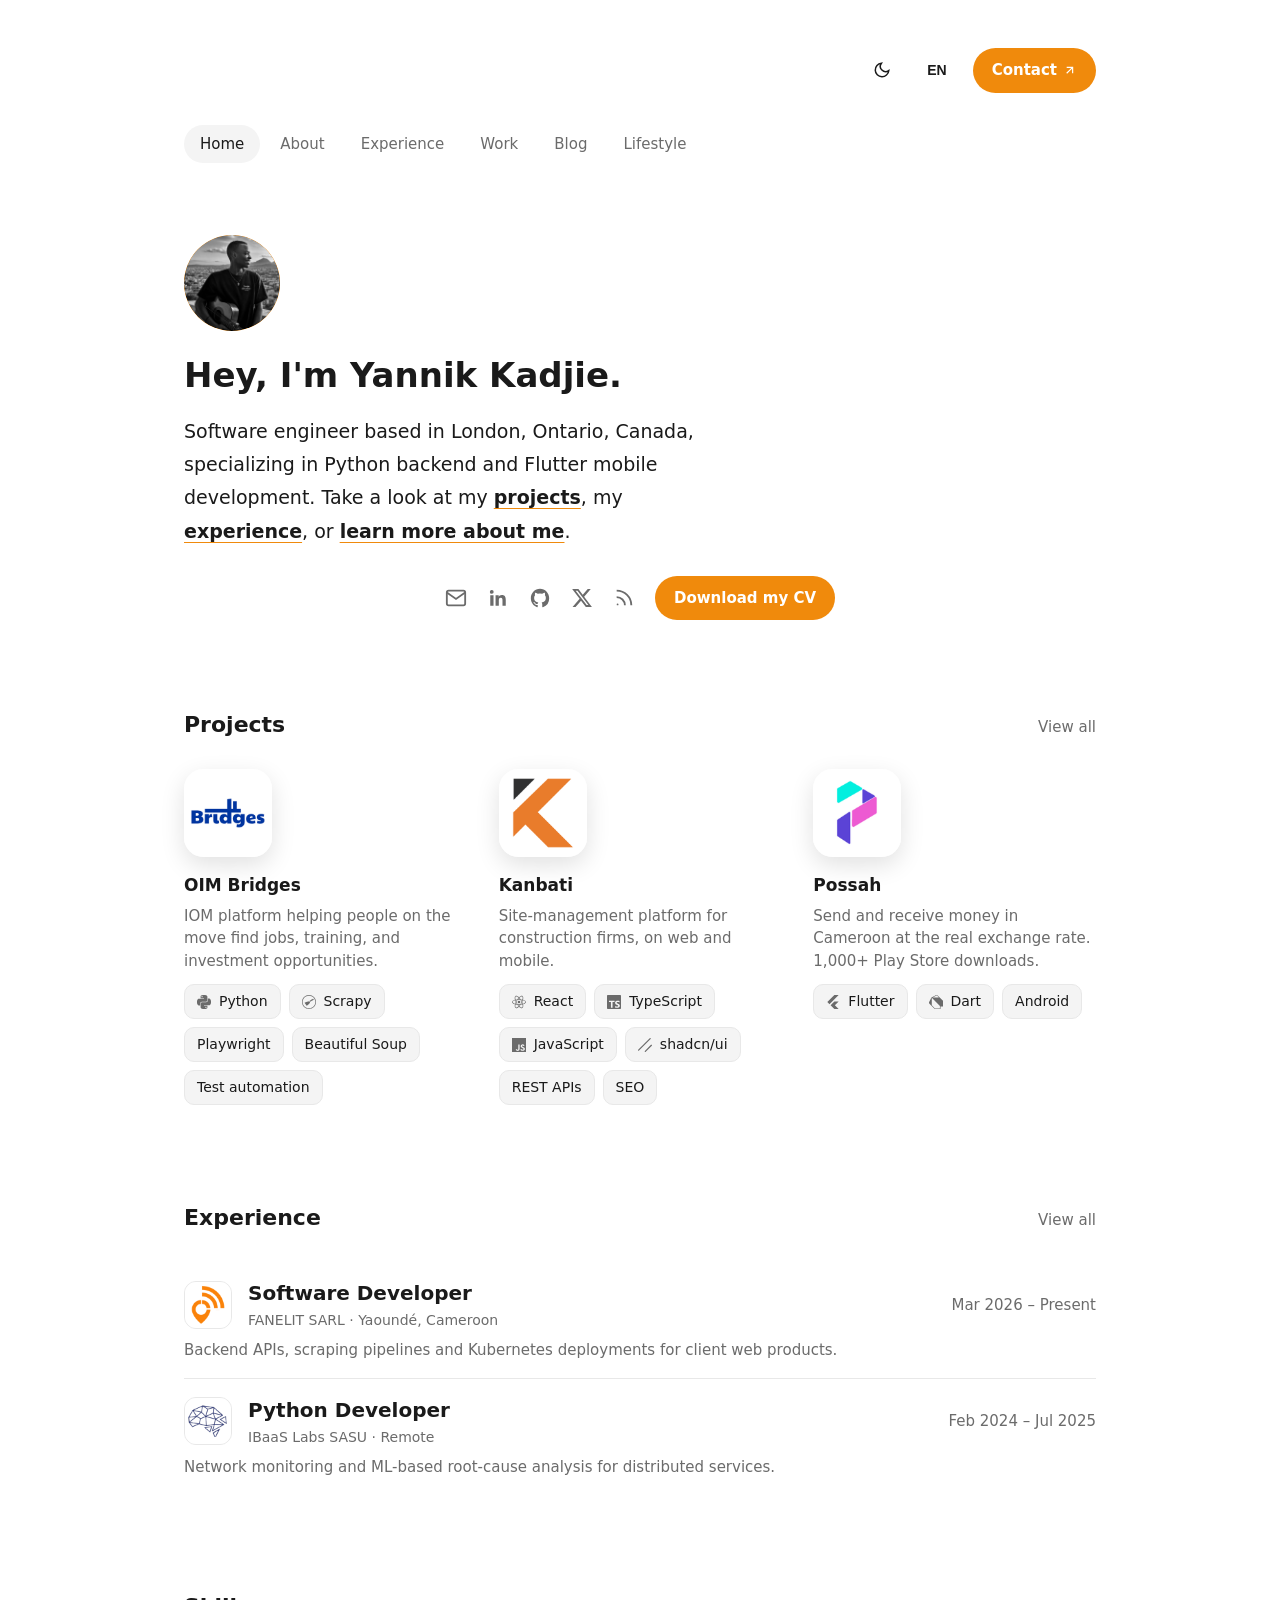
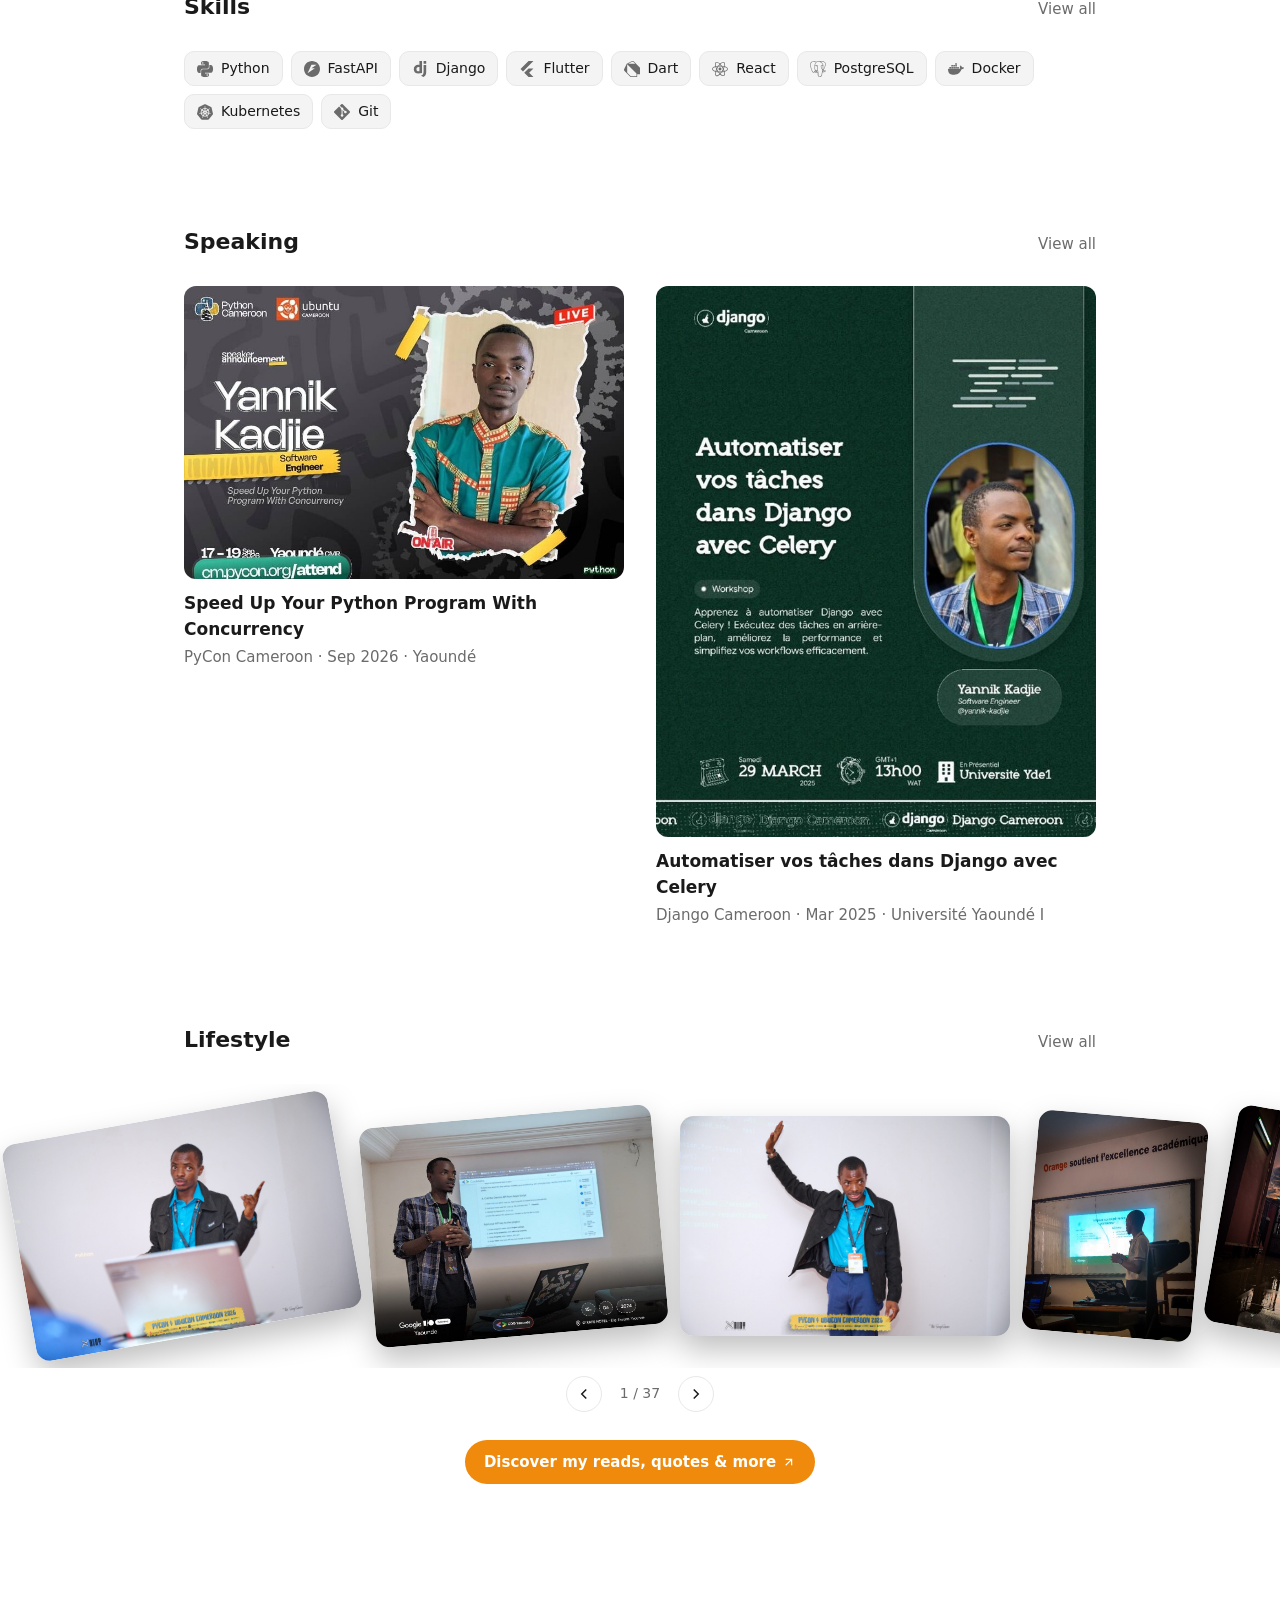
==== commit 7228afb3: "Update location to London, Ontario, Canada Co-Authored-By: Claude Opus 5.5 <noreply@anthropic.com> C" ====
--- a/index.html
+++ b/index.html
@@ -23,8 +23,8 @@
   } catch (e) {}
 </script>
 <meta name="viewport" content="width=device-width, initial-scale=1">
-<title>Yannik Kadjie - Software Engineer in Yaoundé</title>
-<meta name="description" content="Yannik Kadjie is a software engineer in Yaoundé, Cameroon, specializing in Python backend APIs and Flutter mobile apps used by thousands of people.">
+<title>Yannik Kadjie - Software Engineer in London, Ontario</title>
+<meta name="description" content="Yannik Kadjie is a software engineer in London, Ontario, Canada, specializing in Python backend APIs and Flutter mobile apps used by thousands of people.">
 <link rel="canonical" href="https://yannik-kadjie.vercel.app/">
 <link rel="alternate" type="application/rss+xml" title="Yannik Kadjie's RSS feed" href="rss.xml">
 <meta name="theme-color" content="#f08a0c">
@@ -37,14 +37,14 @@
 <meta property="og:site_name" content="Yannik Kadjie">
 <meta property="og:locale" content="en_US">
 <meta property="og:url" content="https://yannik-kadjie.vercel.app/">
-<meta property="og:title" content="Yannik Kadjie - Software Engineer in Yaoundé">
+<meta property="og:title" content="Yannik Kadjie - Software Engineer in London, Ontario">
 <meta property="og:description" content="Software engineer specializing in Python backend and Flutter mobile development. 5 years building APIs, mobile apps, and automation pipelines.">
 <meta property="og:image" content="https://yannik-kadjie.vercel.app/assets/og-image.jpg">
 <meta property="og:image:width" content="1200">
 <meta property="og:image:height" content="630">
 
 <meta name="twitter:card" content="summary_large_image">
-<meta name="twitter:title" content="Yannik Kadjie - Software Engineer in Yaoundé">
+<meta name="twitter:title" content="Yannik Kadjie - Software Engineer in London, Ontario">
 <meta name="twitter:description" content="Software engineer specializing in Python backend and Flutter mobile development. 5 years building APIs, mobile apps, and automation pipelines.">
 <meta name="twitter:image" content="https://yannik-kadjie.vercel.app/assets/og-image.jpg">
 
@@ -54,12 +54,13 @@
 {
   "@context": "https://schema.org",
   "@type": "Person",
+  "@id": "https://yannik-kadjie.vercel.app/#person",
   "name": "Yannik Kadjie",
   "jobTitle": "Software Engineer",
   "url": "https://yannik-kadjie.vercel.app/",
   "image": "https://yannik-kadjie.vercel.app/assets/avatar.jpg",
   "email": "mailto:yannik.kadjie@gmail.com",
-  "address": { "@type": "PostalAddress", "addressLocality": "Yaoundé", "addressCountry": "CM" },
+  "address": { "@type": "PostalAddress", "addressLocality": "London", "addressRegion": "ON", "addressCountry": "CA" },
   "sameAs": [
     "https://linkedin.com/in/yannik-kadjie",
     "https://github.com/main-c",
@@ -170,7 +171,7 @@
       <img id="avatar-img" src="assets/avatar.jpg" alt="Yannik Kadjie" fetchpriority="high" width="800" height="800">
     </button>
     <h1>Hey, I'm Yannik Kadjie.</h1>
-    <p class="lede">Software engineer based in Yaoundé, Cameroon, specializing in Python backend and Flutter mobile development. Take a look at my <a href="projets.html">projects</a>, my <a href="experience.html">experience</a>, or <a href="apropos.html">learn more about me</a>.</p>
+    <p class="lede">Software engineer based in London, Ontario, Canada, specializing in Python backend and Flutter mobile development. Take a look at my <a href="projets.html">projects</a>, my <a href="experience.html">experience</a>, or <a href="apropos.html">learn more about me</a>.</p>
     <div class="about-social">
       <a href="mailto:yannik.kadjie@gmail.com" aria-label="Email" title="Email" style="--brand:#ea4335">
         <svg width="22" height="22"><use href="#icon-email"></use></svg>
--- a/style.css
+++ b/style.css
@@ -94,7 +94,7 @@
 }
 
 .titles { flex: 1; }
-.titles h1 { margin: 0; font-size: 24px; }
+.titles .site-name { margin: 0; font-size: 24px; font-weight: 700; }
 .subtitle { margin: 2px 0 0; color: var(--muted); font-size: 16px; }
 
 .header-actions { display: flex; align-items: center; gap: 12px; }
@@ -166,7 +166,7 @@
 
 /* Hero */
 .hero { padding: 56px 24px 40px; }
-.hero h2 { font-size: 30px; margin: 0 0 16px; }
+.hero h1 { font-size: 30px; margin: 0 0 16px; }
 .hero .lede { font-size: 19px; color: var(--text); max-width: 560px; }
 .hero p { max-width: 560px; color: var(--text); font-size: 18px; line-height: 1.75; }
 .hero-actions { display: flex; gap: 12px; margin-top: 24px; }
@@ -258,7 +258,7 @@
 .breadcrumb a:hover { color: var(--accent); }
 .breadcrumb li[aria-current="page"] { color: var(--text); }
 .project-head { display: flex; align-items: center; gap: 24px; margin-bottom: 32px; }
-.project-head h2 { margin: 0 !important; }
+.project-head h1 { margin: 0 !important; }
 .project-head .lede { margin: 6px 0 0; color: var(--muted); }
 .project-head .hero-actions { margin-top: 16px; flex-wrap: wrap; }
 .project-logo { width: 96px; flex-shrink: 0; font-size: 30px; border: 1px solid var(--border); }
@@ -556,13 +556,13 @@
   .header-top { gap: 12px; }
   .avatar { width: 44px; height: 44px; font-size: 16px; }
   .hero-avatar { width: 80px; height: 80px; }
-  .hero-home h1 { font-size: 30px; }
-  .titles h1 { font-size: 18px; }
+  .titles .site-name { font-size: 18px; }
   .subtitle { font-size: 14px; }
   .header-actions { gap: 4px; }
 
   .hero { padding: 40px 24px 32px; }
-  .hero h2 { font-size: 26px; }
+  .hero h1 { font-size: 26px; }
+  .hero-home h1 { font-size: 30px; }
   .hero-actions { flex-wrap: wrap; }
 
   .section { padding: 36px 24px; }
